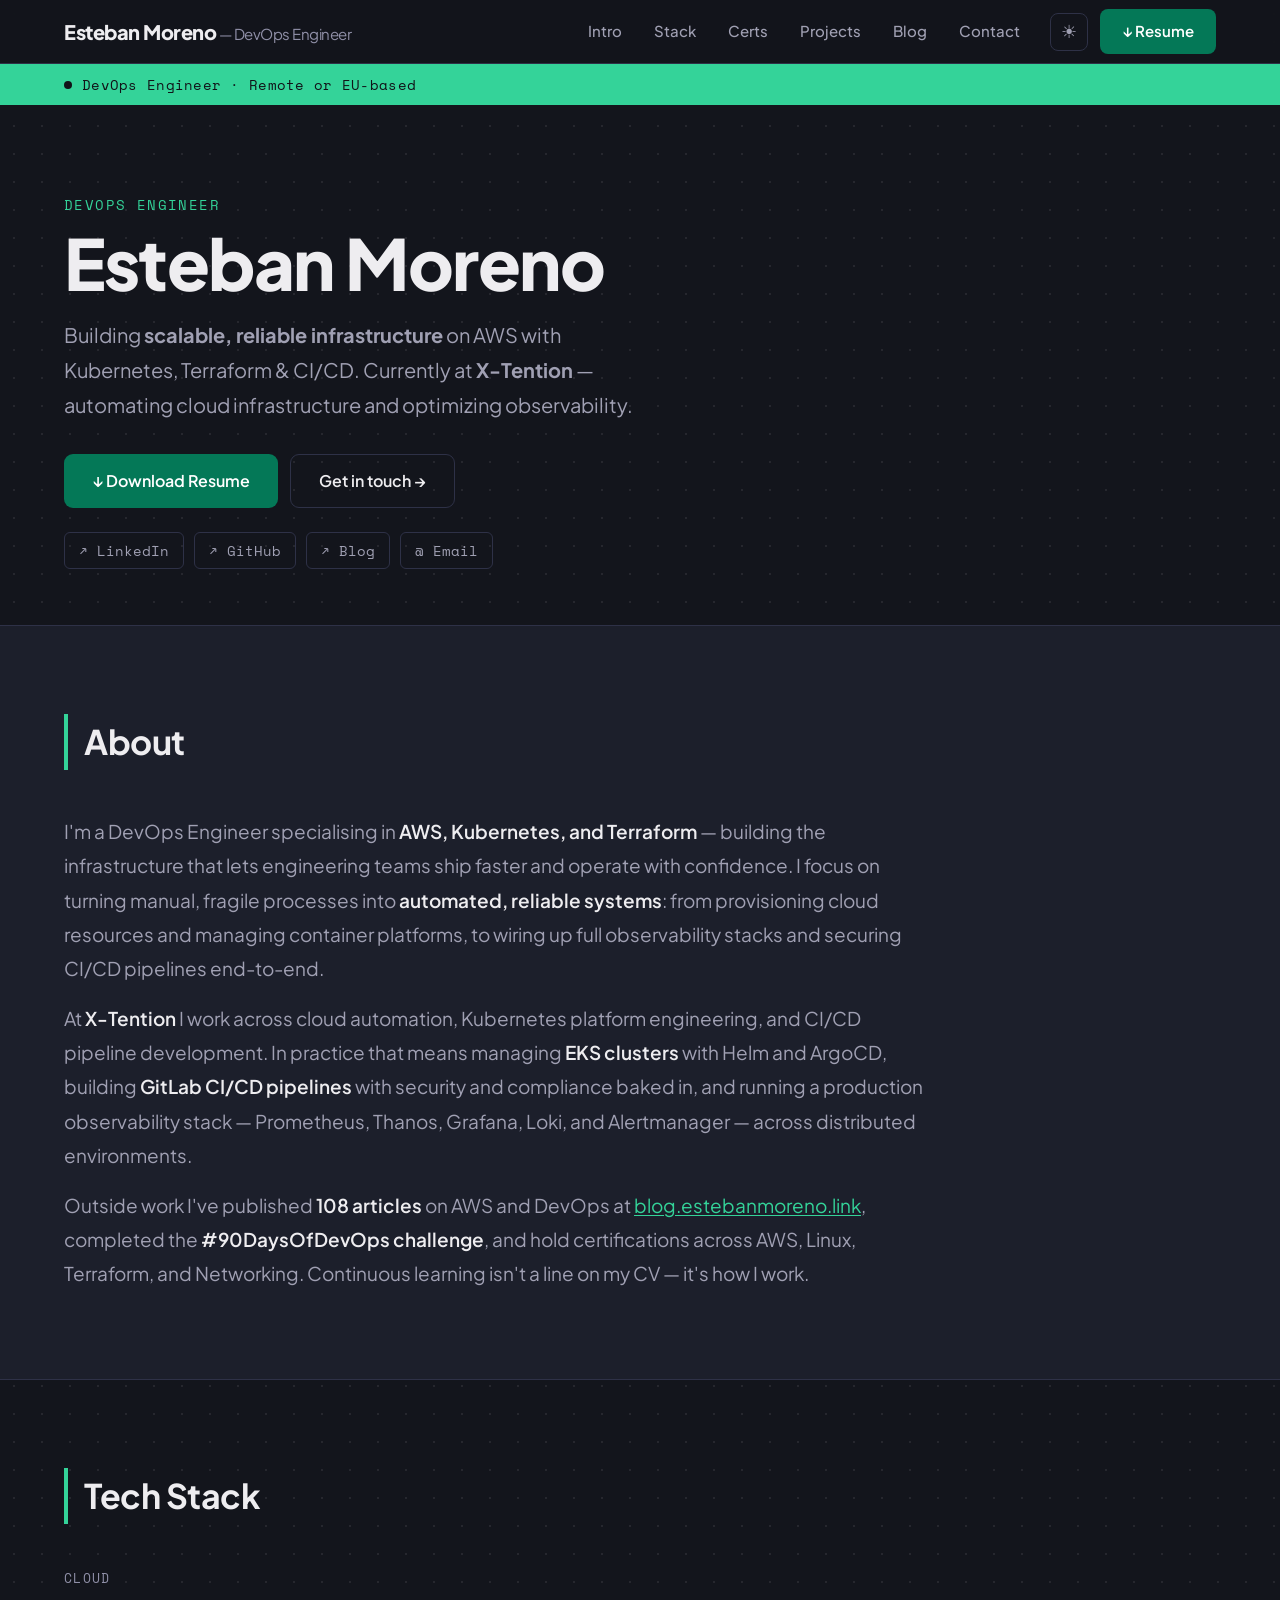
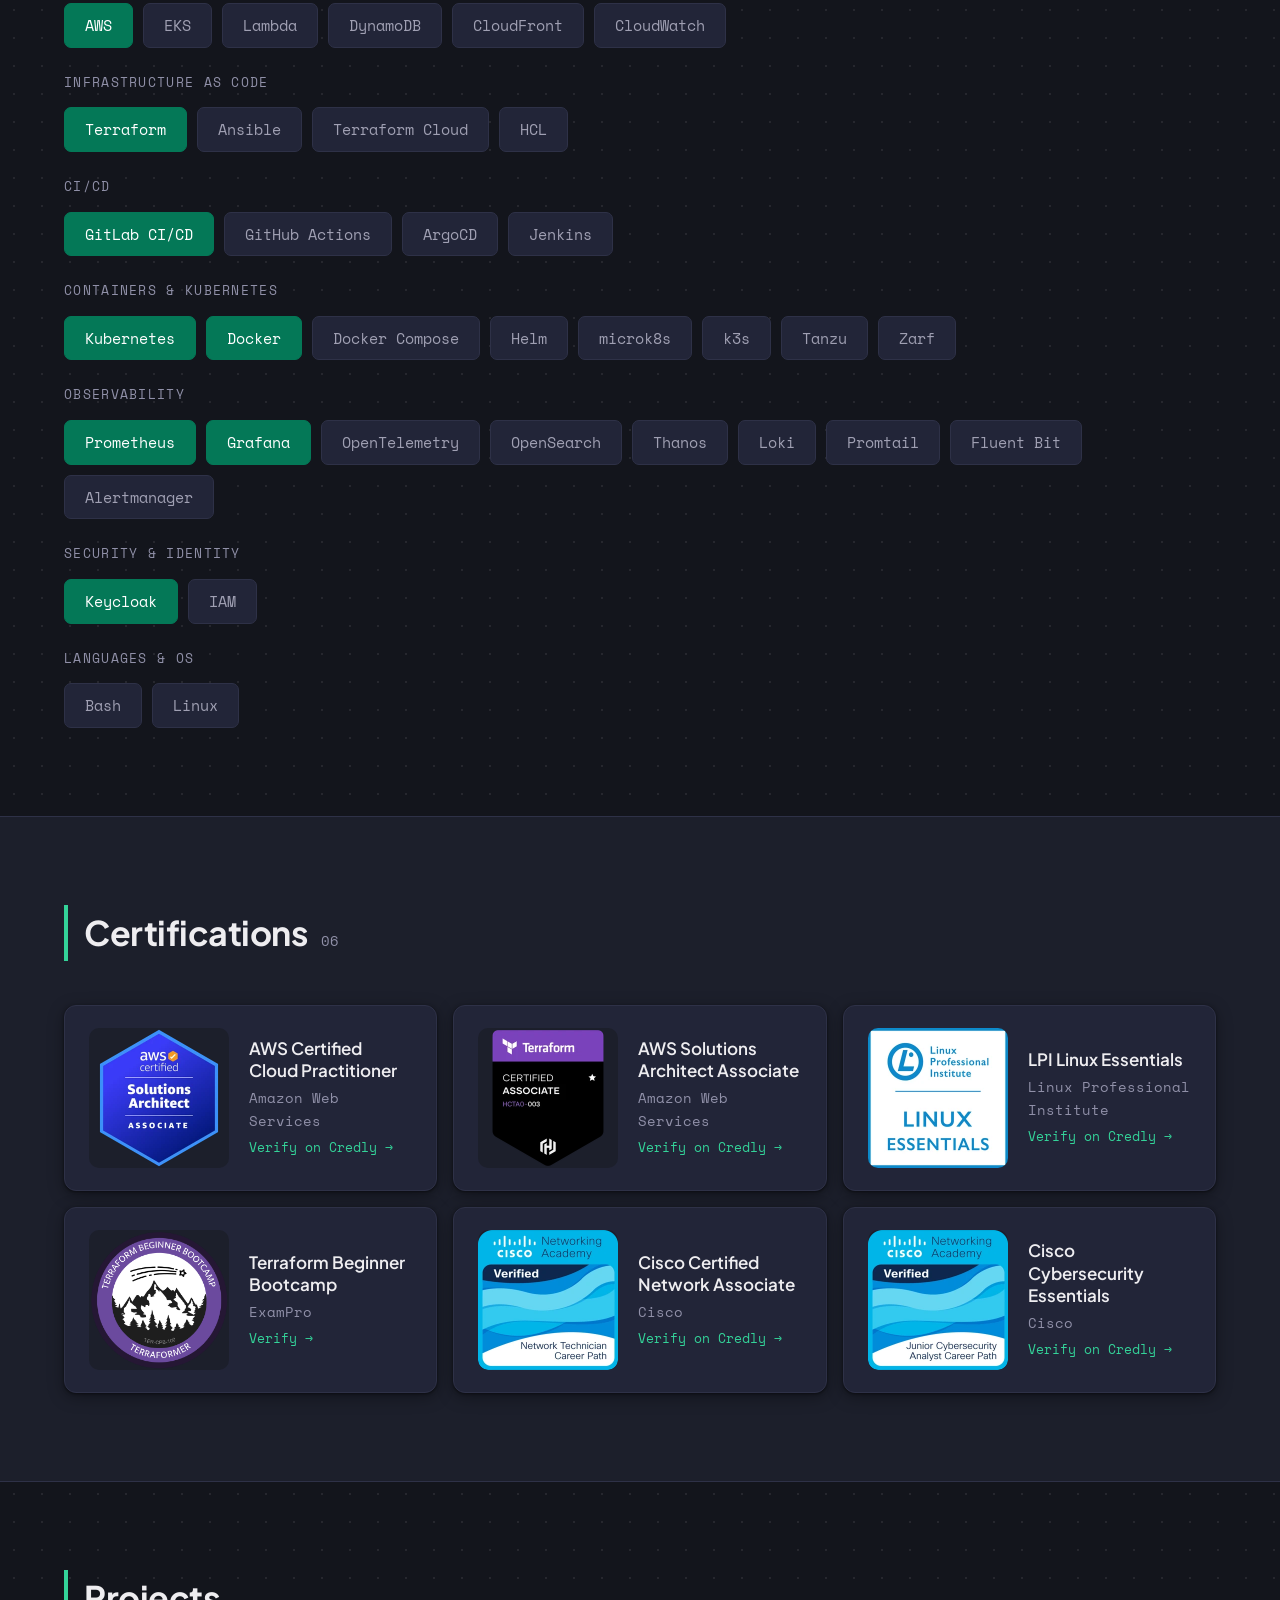
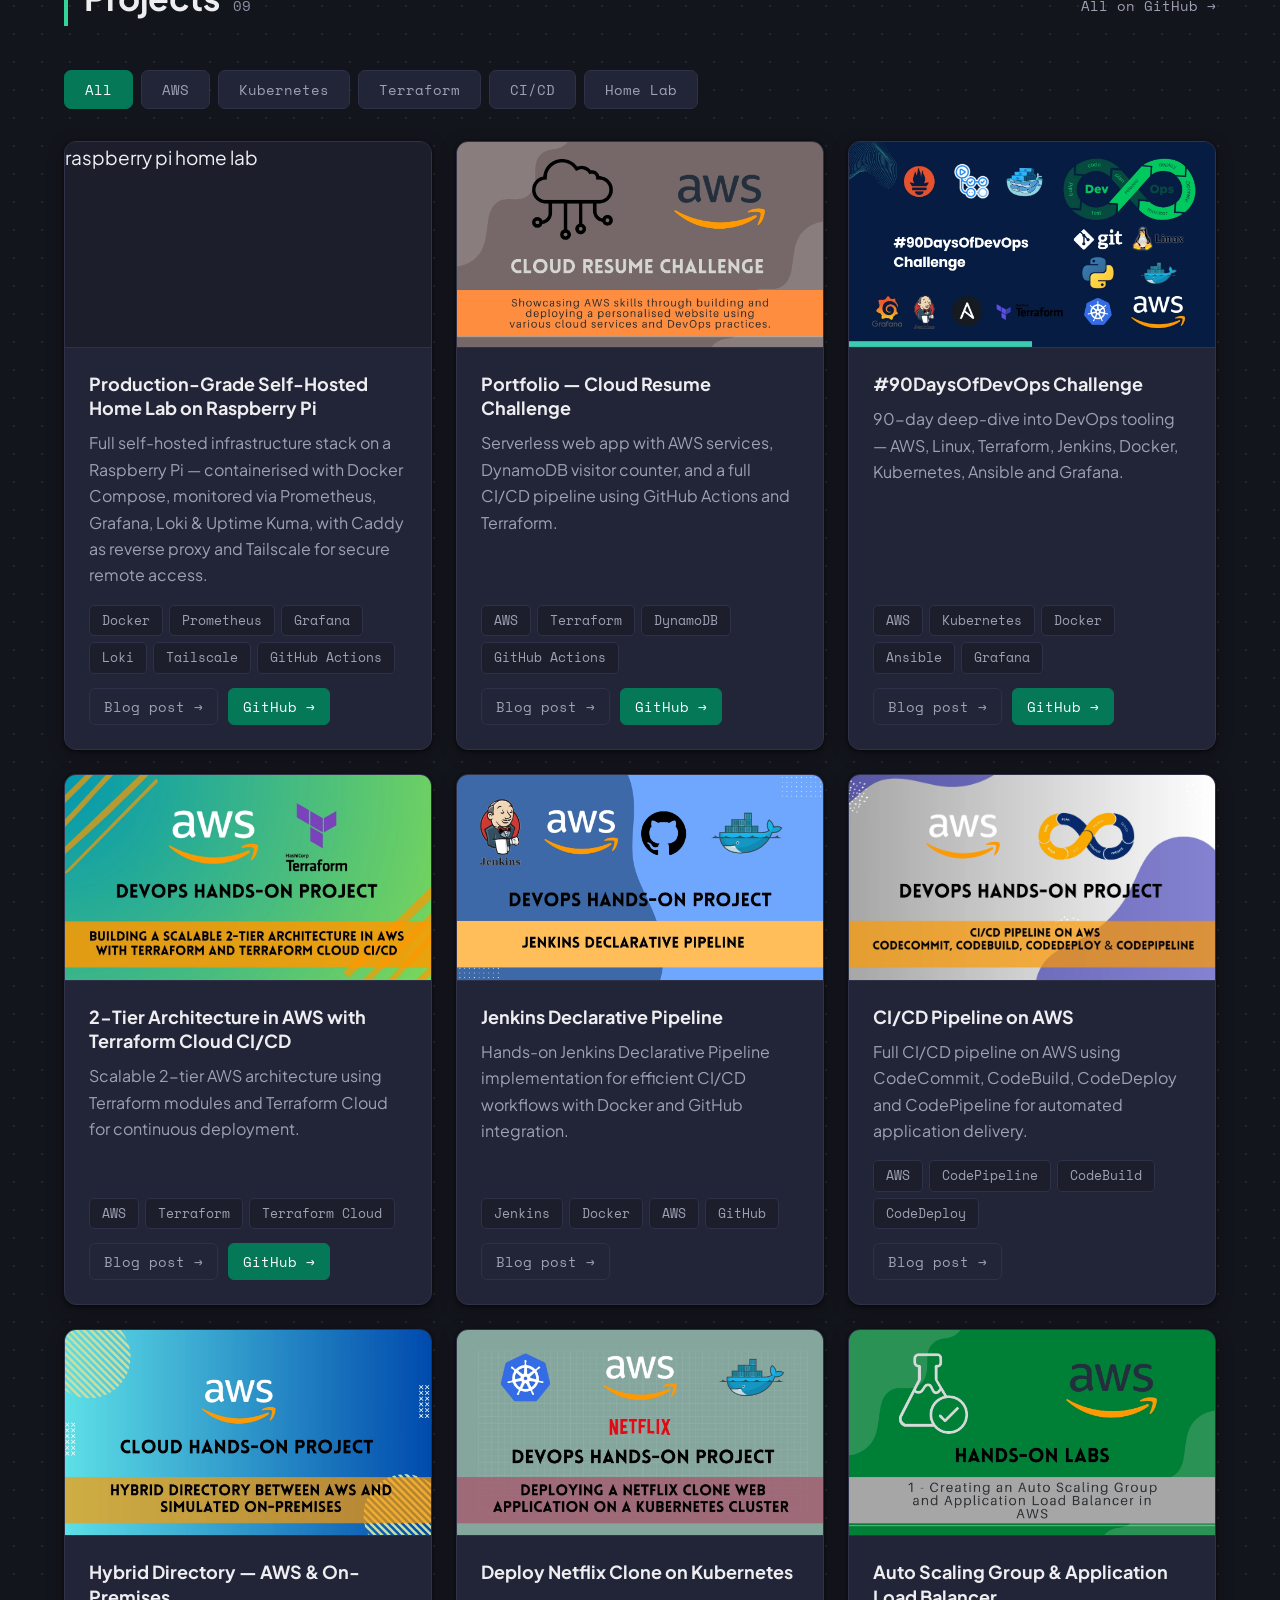
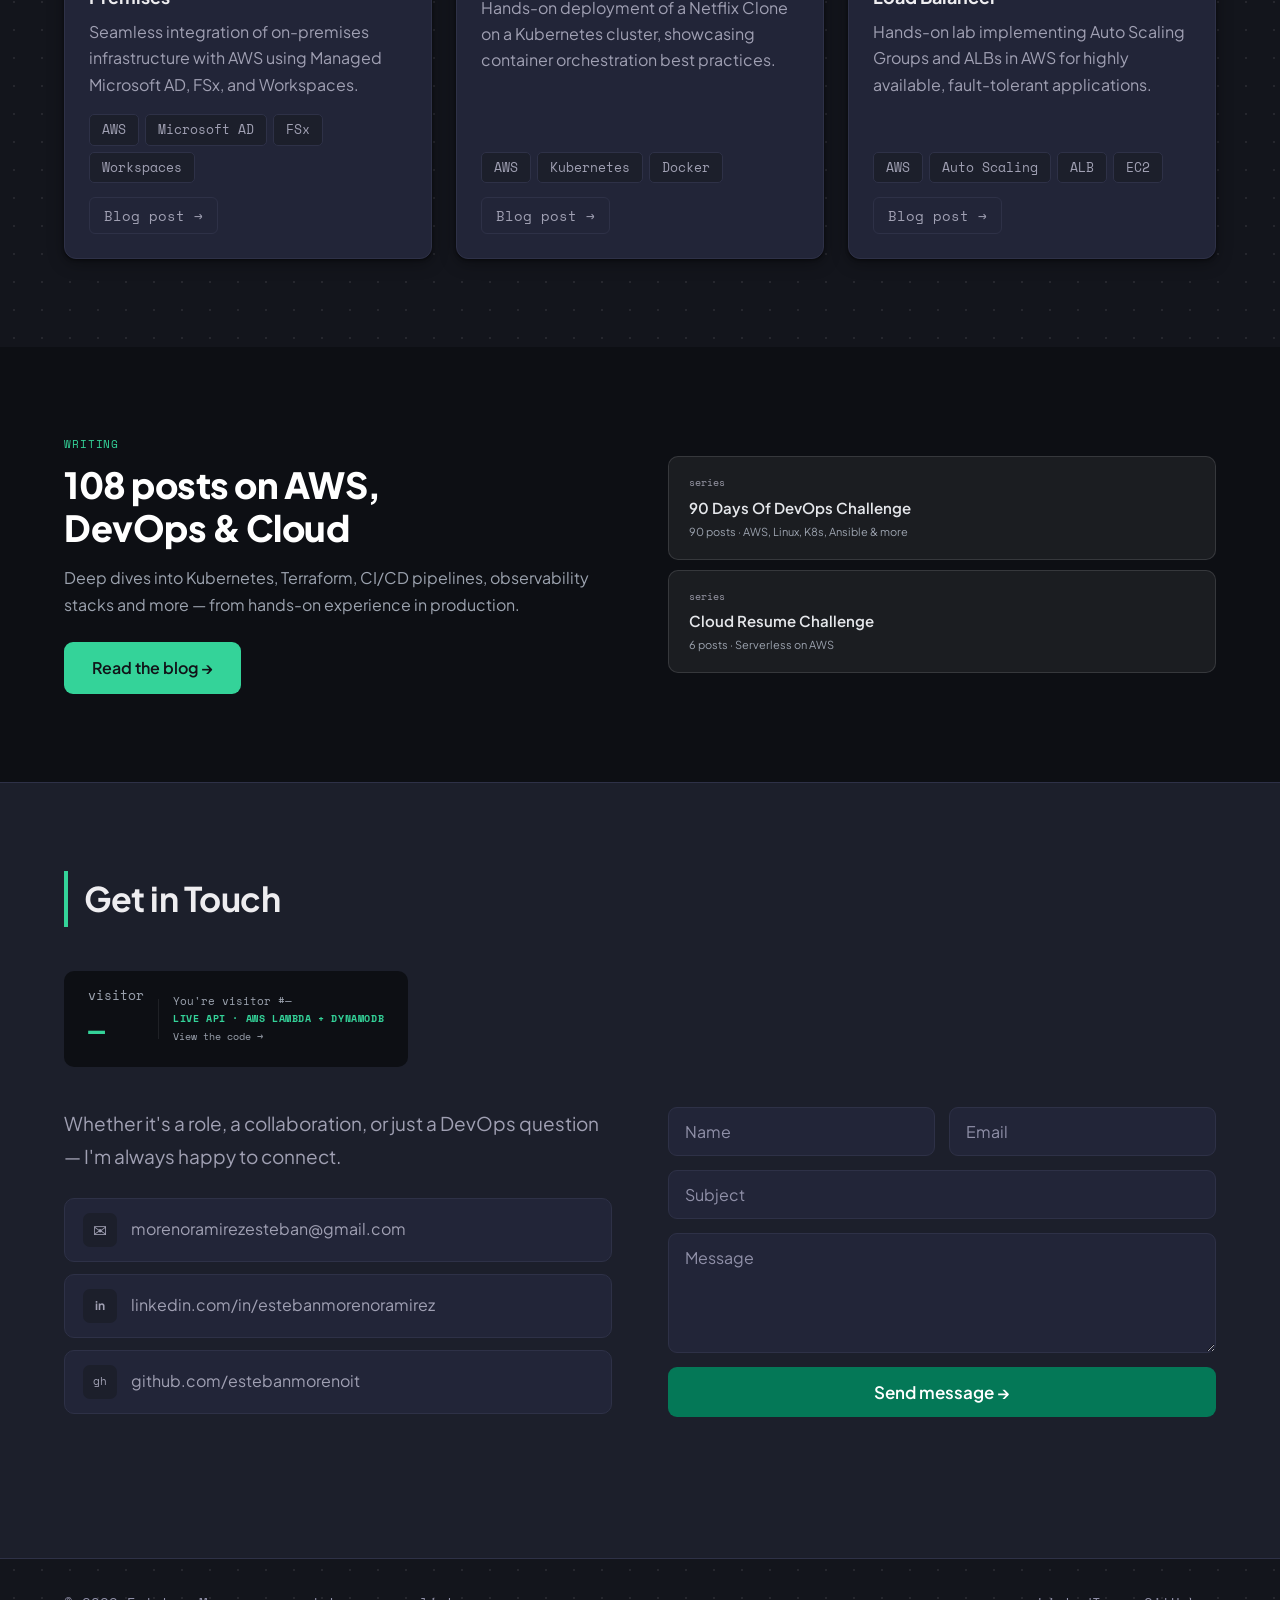
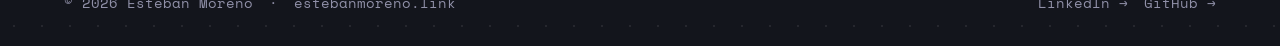
==== index.html @ 7afd1fa2 "fix: resolve remaining Lighthouse accessibility and performance flags" ====
<!DOCTYPE html>
<html lang="en">
<head>
    <!-- Basic Meta Tags -->
    <meta charset="utf-8" />
    <meta name="viewport" content="width=device-width, initial-scale=1.0" />
    <meta name="description" content="Esteban Moreno's portfolio showcasing cloud and DevOps projects." />
    <meta name="author" content="Esteban Moreno" />
    <meta name="robots" content="index, follow" />

    <title>Esteban Moreno | DevOps Engineer Portfolio</title>

    <!-- Open Graph -->
    <meta property="og:title" content="Esteban Moreno – DevOps Portfolio" />
    <meta property="og:description" content="Portfolio showcasing DevOps projects using AWS, Terraform, Kubernetes, and more." />
    <meta property="og:image" content="https://estebanmoreno.link/images/cloud-resume-challenge-cover.webp" />
    <meta property="og:url" content="https://estebanmoreno.link" />
    <meta property="og:type" content="website" />

    <!-- Twitter Card -->
    <meta name="twitter:card" content="summary_large_image" />
    <meta name="twitter:title" content="Esteban Moreno – DevOps Engineer Portfolio" />
    <meta name="twitter:description" content="Portfolio showcasing DevOps projects using AWS, Terraform, Kubernetes, and more." />
    <meta name="twitter:image" content="https://estebanmoreno.link/images/cloud-resume-challenge-cover.webp" />

    <!-- Structured Data -->
    <script type="application/ld+json">
        {
            "@context": "https://schema.org",
            "@type": "Person",
            "name": "Esteban Moreno",
            "jobTitle": "Senior DevOps Engineer",
            "email": "morenoramirezesteban@gmail.com",
            "url": "https://estebanmoreno.link",
            "image": "https://estebanmoreno.link/images/cloud-resume-challenge-cover.webp",
            "sameAs": [
                "https://github.com/estebanmorenoit",
                "https://linkedin.com/in/estebanmorenoramirez",
                "https://blog.estebanmoreno.link"
            ],
            "worksFor": {
                "@type": "Organization",
                "name": "X-Tention"
            },
            "alumniOf": {
                "@type": "CollegeOrUniversity",
                "name": "Miguel Hernández University",
                "address": {
                    "@type": "PostalAddress",
                    "addressLocality": "Alicante",
                    "addressCountry": "ES"
                }
            },
            "knowsAbout": [
                "AWS", "Kubernetes", "Terraform", "DevOps", "CI/CD", "GitOps",
                "Docker", "Helm", "ArgoCD", "Prometheus", "Grafana", "Linux",
                "Infrastructure as Code", "Cloud Computing", "Observability"
            ],
            "hasCredential": [
                {
                    "@type": "EducationalOccupationalCredential",
                    "name": "AWS Certified Solutions Architect — Associate",
                    "credentialCategory": "certification",
                    "recognizedBy": { "@type": "Organization", "name": "Amazon Web Services" }
                },
                {
                    "@type": "EducationalOccupationalCredential",
                    "name": "AWS Certified Cloud Practitioner",
                    "credentialCategory": "certification",
                    "recognizedBy": { "@type": "Organization", "name": "Amazon Web Services" }
                },
                {
                    "@type": "EducationalOccupationalCredential",
                    "name": "LPI Linux Essentials",
                    "credentialCategory": "certification",
                    "recognizedBy": { "@type": "Organization", "name": "Linux Professional Institute" }
                },
                {
                    "@type": "EducationalOccupationalCredential",
                    "name": "Cisco Certified Network Associate (CCNA)",
                    "credentialCategory": "certification",
                    "recognizedBy": { "@type": "Organization", "name": "Cisco" }
                }
            ]
        }
    </script>

    <!-- Canonical -->
    <link rel="canonical" href="https://estebanmoreno.link/" />

    <!-- DNS prefetch for external APIs -->
    <link rel="dns-prefetch" href="https://gql.hashnode.com" />
    <link rel="dns-prefetch" href="https://formspree.io" />
    <link rel="dns-prefetch" href="https://qfky693v2f.execute-api.eu-west-2.amazonaws.com" />

    <!-- Google Fonts -->
    <link rel="preconnect" href="https://fonts.googleapis.com" />
    <link rel="preconnect" href="https://fonts.gstatic.com" crossorigin />
    <link href="https://fonts.googleapis.com/css2?family=Plus+Jakarta+Sans:wght@300;400;500;600;700;800&family=Space+Mono:wght@400;700&display=swap" rel="stylesheet" />

    <!-- Stylesheet -->
    <link rel="stylesheet" href="assets/css/portfolio-v2.css?v=10" />

    <!-- Favicons -->
    <link rel="icon" type="image/png" sizes="96x96" href="/images/icons/favicon-96x96.png" />
    <link rel="icon" type="image/png" sizes="32x32" href="/images/icons/favicon-32x32.png" />
    <link rel="icon" type="image/png" sizes="16x16" href="/images/icons/favicon-16x16.png" />
    <link rel="icon" href="/favicon.ico" type="image/x-icon" />
    <link rel="icon" type="image/svg+xml" href="/images/icons/favicon.svg" />
    <link rel="shortcut icon" href="/images/icons/favicon.ico" />
    <link rel="apple-touch-icon" sizes="180x180" href="/images/icons/apple-touch-icon.png" />
    <link rel="mask-icon" href="/images/icons/safari-pinned-tab.svg" color="#047857" />
    <meta name="msapplication-TileColor" content="#ffffff" />
    <meta name="msapplication-config" content="images/icons/browserconfig.xml" />

    <!-- PWA -->
    <link rel="manifest" href="/site.webmanifest" />
    <meta name="theme-color" content="#f4f1ec" media="(prefers-color-scheme: light)" />
    <meta name="theme-color" content="#13151c" media="(prefers-color-scheme: dark)" />
    <meta name="apple-mobile-web-app-title" content="Esteban Moreno | DevOps Engineer Portfolio" />

    <!-- Google Site Verification -->
    <meta name="google-site-verification" content="K3SLI8BvS6dsixqLa-XHastet2V7kjJ_clpjxuuu29U" />
</head>
<body>

<a href="#main-content" class="skip-to-content">Skip to content</a>

<!-- ─── Nav ─── -->
<nav aria-label="Main navigation">
    <a href="#intro" class="nav-logo">Esteban Moreno<span> — DevOps Engineer</span></a>
    <div class="nav-links">
        <a href="#intro">Intro</a>
        <a href="#stack">Stack</a>
        <a href="#certs">Certs</a>
        <a href="#projects">Projects</a>
        <a href="#blog">Blog</a>
        <a href="#contact">Contact</a>
    </div>
    <button class="theme-toggle" id="theme-toggle" aria-label="Toggle dark mode" title="Toggle dark mode">☀</button>
    <a href="images/EstebanMorenoResume.pdf" target="_blank" rel="noopener noreferrer" class="nav-cta">&#8595; Resume</a>
    <button class="nav-hamburger" id="nav-hamburger" aria-label="Open navigation menu" aria-expanded="false" aria-controls="nav-mobile-menu">
        <span></span><span></span><span></span>
    </button>
</nav>

<!-- ─── Mobile nav drawer ─── -->
<div class="nav-mobile-menu" id="nav-mobile-menu" aria-hidden="true">
    <a href="#intro">Intro</a>
    <a href="#stack">Stack</a>
    <a href="#certs">Certs</a>
    <a href="#projects">Projects</a>
    <a href="#blog">Blog</a>
    <a href="#contact">Contact</a>
    <a href="images/EstebanMorenoResume.pdf" target="_blank" rel="noopener noreferrer" class="mobile-resume">&#8595; Download Resume</a>
</div>

<!-- ─── Open-to-work strip ─── -->
<div class="ofw-strip" role="banner" aria-label="Employment status">
    <div class="ofw-dot" aria-hidden="true"></div>
    DevOps Engineer &middot; Remote or EU-based
</div>

<main id="main-content">

<!-- ─── Hero / Intro ─── -->
<section id="intro" style="border-top:none; padding-bottom:56px;">
    <div class="section-inner">
        <div class="hero" style="padding:0; margin:0; max-width:100%;">
            <!--
            <div class="hero-avatar" aria-hidden="true">
                <img src="images/photo.jpg" alt="Esteban Moreno" />
            </div>
            -->
            <div class="hero-content">
                <div class="hero-eyebrow">DevOps Engineer</div>
                <h1 class="hero-name">Esteban Moreno</h1>
                <p class="hero-desc">
                    Building <strong>scalable, reliable infrastructure</strong> on AWS with Kubernetes, Terraform &amp; CI/CD.
                    Currently at <strong>X-Tention</strong> &mdash; automating cloud infrastructure and optimizing observability.
                </p>
                <div class="hero-actions">
                    <a href="images/EstebanMorenoResume.pdf" target="_blank" rel="noopener noreferrer" class="btn-primary">&#8595; Download Resume</a>
                    <a href="#contact" class="btn-secondary">Get in touch &rarr;</a>
                </div>
                <div class="hero-socials">
                    <a href="https://linkedin.com/in/estebanmorenoramirez" target="_blank" rel="noopener noreferrer" class="social-chip" aria-label="LinkedIn profile">&#8599; LinkedIn</a>
                    <a href="https://github.com/estebanmorenoit" target="_blank" rel="noopener noreferrer" class="social-chip" aria-label="GitHub profile">&#8599; GitHub</a>
                    <a href="https://blog.estebanmoreno.link" target="_blank" rel="noopener noreferrer" class="social-chip" aria-label="Blog">&#8599; Blog</a>
                    <a href="mailto:morenoramirezesteban@gmail.com" class="social-chip" aria-label="Send email">@ Email</a>
                </div>
            </div>
        </div>
    </div>
</section>

<!-- ─── About ─── -->
<section id="about">
    <div class="section-inner">
        <div class="section-header">
            <h2 class="section-title">About</h2>
        </div>
        <p class="about-text">
            I'm a DevOps Engineer specialising in <strong>AWS, Kubernetes, and Terraform</strong> &mdash; building the infrastructure
            that lets engineering teams ship faster and operate with confidence. I focus on turning manual, fragile processes into
            <strong>automated, reliable systems</strong>: from provisioning cloud resources and managing container platforms,
            to wiring up full observability stacks and securing CI/CD pipelines end-to-end.
        </p>
        <p class="about-text" style="margin-top:16px;">
            At <strong>X-Tention</strong> I work across cloud automation, Kubernetes platform engineering, and CI/CD pipeline
            development. In practice that means managing <strong>EKS clusters</strong> with Helm and ArgoCD, building
            <strong>GitLab CI/CD pipelines</strong> with security and compliance baked in, and running a production
            observability stack &mdash; Prometheus, Thanos, Grafana, Loki, and Alertmanager &mdash; across distributed environments.
        </p>
        <p class="about-text" style="margin-top:16px;">
            Outside work I've published <strong><span class="blog-post-count">108</span> articles</strong> on AWS and DevOps at
            <a href="https://blog.estebanmoreno.link" target="_blank" rel="noopener noreferrer" style="color:var(--accent);text-decoration:underline;text-underline-offset:2px;">blog.estebanmoreno.link</a>,
            completed the <strong>#90DaysOfDevOps challenge</strong>, and hold certifications across AWS, Linux, Terraform,
            and Networking. Continuous learning isn't a line on my CV &mdash; it's how I work.
        </p>
    </div>
</section>

<!-- ─── Tech Stack ─── -->
<section id="stack">
    <div class="section-inner">
        <div class="section-header">
            <h2 class="section-title">Tech Stack</h2>
        </div>
        <div class="stack-groups">
            <div>
                <div class="stack-group-label">Cloud</div>
                <div class="tag-cloud">
                    <span class="tech-tag primary">AWS</span>
                    <span class="tech-tag">EKS</span>
                    <span class="tech-tag">Lambda</span>
                    <span class="tech-tag">DynamoDB</span>
                    <span class="tech-tag">CloudFront</span>
                    <span class="tech-tag">CloudWatch</span>
                </div>
            </div>
            <div>
                <div class="stack-group-label">Infrastructure as Code</div>
                <div class="tag-cloud">
                    <span class="tech-tag primary">Terraform</span>
                    <span class="tech-tag">Ansible</span>
                    <span class="tech-tag">Terraform Cloud</span>
                    <span class="tech-tag">HCL</span>
                </div>
            </div>
            <div>
                <div class="stack-group-label">CI/CD</div>
                <div class="tag-cloud">
                    <span class="tech-tag primary">GitLab CI/CD</span>
                    <span class="tech-tag">GitHub Actions</span>
                    <span class="tech-tag">ArgoCD</span>
                    <span class="tech-tag">Jenkins</span>
                </div>
            </div>
            <div>
                <div class="stack-group-label">Containers &amp; Kubernetes</div>
                <div class="tag-cloud">
                    <span class="tech-tag primary">Kubernetes</span>
                    <span class="tech-tag primary">Docker</span>
                    <span class="tech-tag">Docker Compose</span>
                    <span class="tech-tag">Helm</span>
                    <span class="tech-tag">microk8s</span>
                    <span class="tech-tag">k3s</span>
                    <span class="tech-tag">Tanzu</span>
                    <span class="tech-tag">Zarf</span>
                </div>
            </div>
            <div>
                <div class="stack-group-label">Observability</div>
                <div class="tag-cloud">
                    <span class="tech-tag primary">Prometheus</span>
                    <span class="tech-tag primary">Grafana</span>
                    <span class="tech-tag">OpenTelemetry</span>
                    <span class="tech-tag">OpenSearch</span>
                    <span class="tech-tag">Thanos</span>
                    <span class="tech-tag">Loki</span>
                    <span class="tech-tag">Promtail</span>
                    <span class="tech-tag">Fluent Bit</span>
                    <span class="tech-tag">Alertmanager</span>
                </div>
            </div>
            <div>
                <div class="stack-group-label">Security &amp; Identity</div>
                <div class="tag-cloud">
                    <span class="tech-tag primary">Keycloak</span>
                    <span class="tech-tag">IAM</span>
                </div>
            </div>
            <div>
                <div class="stack-group-label">Languages &amp; OS</div>
                <div class="tag-cloud">
                    <span class="tech-tag">Bash</span>
                    <span class="tech-tag">Linux</span>
                </div>
            </div>
        </div>
    </div>
</section>

<!-- ─── Certifications ─── -->
<section id="certs">
    <div class="section-inner">
        <div class="section-header">
            <h2 class="section-title">Certifications</h2>
            <span class="section-count">06</span>
        </div>
        <div class="cert-grid">
            <a href="https://www.credly.com/badges/ac68a736-3d05-45d0-8181-e34d0df00f2e" target="_blank" rel="noopener noreferrer" class="cert-card" aria-label="AWS Certified Cloud Practitioner — verify on Credly">
                <img src="images/credly1.webp" alt="AWS Certified Cloud Practitioner badge" class="cert-badge-img" loading="lazy" width="140" height="140" srcset="images/credly1.webp 2x" onerror="this.style.display='none';this.nextElementSibling.style.display='flex'" />
                <div class="cert-badge-ph" style="display:none">AWS</div>
                <div class="cert-info">
                    <div class="cert-name">AWS Certified Cloud Practitioner</div>
                    <div class="cert-issuer">Amazon Web Services</div>
                    <div class="cert-verify">Verify on Credly &rarr;</div>
                </div>
            </a>
            <a href="https://www.credly.com/badges/40bd01b9-e41d-46b2-a4ce-b8727bc908fc" target="_blank" rel="noopener noreferrer" class="cert-card" aria-label="AWS Solutions Architect Associate — verify on Credly">
                <img src="images/credly2.webp" alt="AWS Solutions Architect Associate badge" class="cert-badge-img" loading="lazy" width="140" height="140" srcset="images/credly2.webp 2x" onerror="this.style.display='none';this.nextElementSibling.style.display='flex'" />
                <div class="cert-badge-ph" style="display:none">AWS</div>
                <div class="cert-info">
                    <div class="cert-name">AWS Solutions Architect Associate</div>
                    <div class="cert-issuer">Amazon Web Services</div>
                    <div class="cert-verify">Verify on Credly &rarr;</div>
                </div>
            </a>
            <a href="https://www.credly.com/badges/982d68cb-d058-4d10-9940-8f47230c9eda/public_url" target="_blank" rel="noopener noreferrer" class="cert-card" aria-label="LPI Linux Essentials — verify on Credly">
                <img src="images/LPI.webp" alt="LPI Linux Essentials badge" class="cert-badge-img" loading="lazy" width="140" height="140" srcset="images/LPI.webp 2x" onerror="this.style.display='none';this.nextElementSibling.style.display='flex'" />
                <div class="cert-badge-ph" style="display:none">LPI</div>
                <div class="cert-info">
                    <div class="cert-name">LPI Linux Essentials</div>
                    <div class="cert-issuer">Linux Professional Institute</div>
                    <div class="cert-verify">Verify on Credly &rarr;</div>
                </div>
            </a>
            <a href="https://app.exampro.co/student/achievements/validate/badge/euKUYzM44I4IpuJV7mEXGg1a90b" target="_blank" rel="noopener noreferrer" class="cert-card" aria-label="Terraform Beginner Bootcamp — verify on ExamPro">
                <img src="images/terraform-beginner-bootcamp.png" alt="Terraform Beginner Bootcamp badge" class="cert-badge-img" loading="lazy" onerror="this.style.display='none';this.nextElementSibling.style.display='flex'" />
                <div class="cert-badge-ph" style="display:none">TF</div>
                <div class="cert-info">
                    <div class="cert-name">Terraform Beginner Bootcamp</div>
                    <div class="cert-issuer">ExamPro</div>
                    <div class="cert-verify">Verify &rarr;</div>
                </div>
            </a>
            <a href="https://www.credly.com/badges/7e8c04a3-a51e-43ad-85f4-697a509dee86" target="_blank" rel="noopener noreferrer" class="cert-card" aria-label="Cisco Certified Network Associate — verify on Credly">
                <img src="images/cisco-network.webp" alt="Cisco Certified Network Associate badge" class="cert-badge-img" loading="lazy" width="140" height="140" srcset="images/cisco-network.webp 2x" onerror="this.style.display='none';this.nextElementSibling.style.display='flex'" />
                <div class="cert-badge-ph" style="display:none">Cisco</div>
                <div class="cert-info">
                    <div class="cert-name">Cisco Certified Network Associate</div>
                    <div class="cert-issuer">Cisco</div>
                    <div class="cert-verify">Verify on Credly &rarr;</div>
                </div>
            </a>
            <a href="https://www.credly.com/badges/bbf86508-e3de-4998-818b-9ccf2884b492" target="_blank" rel="noopener noreferrer" class="cert-card" aria-label="Cisco Cybersecurity Essentials — verify on Credly">
                <img src="images/cisco-cybersecurity.webp" alt="Cisco Cybersecurity Essentials badge" class="cert-badge-img" loading="lazy" width="140" height="140" srcset="images/cisco-cybersecurity.webp 2x" onerror="this.style.display='none';this.nextElementSibling.style.display='flex'" />
                <div class="cert-badge-ph" style="display:none">Cisco</div>
                <div class="cert-info">
                    <div class="cert-name">Cisco Cybersecurity Essentials</div>
                    <div class="cert-issuer">Cisco</div>
                    <div class="cert-verify">Verify on Credly &rarr;</div>
                </div>
            </a>
        </div>
    </div>
</section>

<!-- ─── Projects ─── -->
<section id="projects">
    <div class="section-inner">
        <div class="section-header">
            <h2 class="section-title">Projects</h2>
            <span class="section-count">08</span>
            <a href="https://github.com/estebanmorenoit" target="_blank" rel="noopener noreferrer" class="section-action">All on GitHub &rarr;</a>
        </div>

        <div class="filter-row" role="group" aria-label="Filter projects by technology">
            <button class="filter-btn active" data-filter="all">All</button>
            <button class="filter-btn" data-filter="aws">AWS</button>
            <button class="filter-btn" data-filter="kubernetes">Kubernetes</button>
            <button class="filter-btn" data-filter="terraform">Terraform</button>
            <button class="filter-btn" data-filter="cicd">CI/CD</button>
            <button class="filter-btn" data-filter="homelab">Home Lab</button>
        </div>

        <div class="projects-grid" id="projects-grid">


            <div class="project-card" data-tags="homelab cicd">
                <div class="project-cover">
                    <img src="https://cdn.hashnode.com/uploads/covers/635e8f7479c5fd3f72f40a12/47ba08ac-9956-46e0-8ecc-2bcfb309e43a.png" alt="Production-Grade Self-Hosted Home Lab on Raspberry Pi" loading="lazy" onerror="this.parentElement.innerHTML='raspberry pi home lab'" />
                </div>
                <div class="project-body">
                    <div class="project-title">Production-Grade Self-Hosted Home Lab on Raspberry Pi</div>
                    <div class="project-desc">Full self-hosted infrastructure stack on a Raspberry Pi — containerised with Docker Compose, monitored via Prometheus, Grafana, Loki &amp; Uptime Kuma, with Caddy as reverse proxy and Tailscale for secure remote access.</div>
                    <div class="project-tags">
                        <span class="proj-tag">Docker</span><span class="proj-tag">Prometheus</span><span class="proj-tag">Grafana</span><span class="proj-tag">Loki</span><span class="proj-tag">Tailscale</span><span class="proj-tag">GitHub Actions</span>
                    </div>
                    <div class="project-links">
                        <a href="https://blog.estebanmoreno.link/building-a-production-grade-self-hosted-home-lab-on-a-raspberry-pi" target="_blank" rel="noopener noreferrer" class="proj-link">Blog post &rarr;</a>
                        <a href="https://github.com/estebanmorenoit/rpi-home-lab" target="_blank" rel="noopener noreferrer" class="proj-link primary">GitHub &rarr;</a>
                    </div>
                </div>
            </div>

            <div class="project-card" data-tags="aws terraform cicd">
                <div class="project-cover">
                    <img src="images/cloud-resume-challenge-cover.webp" alt="Cloud Resume Challenge" loading="lazy" onerror="this.parentElement.innerHTML='cloud resume challenge'" />
                </div>
                <div class="project-body">
                    <div class="project-title">Portfolio &mdash; Cloud Resume Challenge</div>
                    <div class="project-desc">Serverless web app with AWS services, DynamoDB visitor counter, and a full CI/CD pipeline using GitHub Actions and Terraform.</div>
                    <div class="project-tags">
                        <span class="proj-tag">AWS</span><span class="proj-tag">Terraform</span><span class="proj-tag">DynamoDB</span><span class="proj-tag">GitHub Actions</span>
                    </div>
                    <div class="project-links">
                        <a href="https://blog.estebanmoreno.link/series/cloud-resume-challenge" target="_blank" rel="noopener noreferrer" class="proj-link">Blog post &rarr;</a>
                        <a href="https://github.com/estebanmorenoit/estebanmoreno-portfolio" target="_blank" rel="noopener noreferrer" class="proj-link primary">GitHub &rarr;</a>
                    </div>
                </div>
            </div>

            <div class="project-card" data-tags="aws kubernetes terraform cicd">
                <div class="project-cover">
                    <img src="images/90daysofdevops-challenge.webp" alt="90 Days of DevOps challenge" loading="lazy" onerror="this.parentElement.innerHTML='90 days of devops'" />
                </div>
                <div class="project-body">
                    <div class="project-title">#90DaysOfDevOps Challenge</div>
                    <div class="project-desc">90-day deep-dive into DevOps tooling &mdash; AWS, Linux, Terraform, Jenkins, Docker, Kubernetes, Ansible and Grafana.</div>
                    <div class="project-tags">
                        <span class="proj-tag">AWS</span><span class="proj-tag">Kubernetes</span><span class="proj-tag">Docker</span><span class="proj-tag">Ansible</span><span class="proj-tag">Grafana</span>
                    </div>
                    <div class="project-links">
                        <a href="https://blog.estebanmoreno.link/series/90-days-of-devops" target="_blank" rel="noopener noreferrer" class="proj-link">Blog post &rarr;</a>
                        <a href="https://github.com/estebanmorenoit/90DaysOfDevOps" target="_blank" rel="noopener noreferrer" class="proj-link primary">GitHub &rarr;</a>
                    </div>
                </div>
            </div>

            <div class="project-card" data-tags="aws terraform cicd">
                <div class="project-cover">
                    <img src="images/devops-hands-on-project---building-a-scalable-2-tier-architecture-in-aws-with-terraform-and-terraform-cloud-ci-cd.webp" alt="2-Tier Architecture in AWS" loading="lazy" onerror="this.parentElement.innerHTML='2-tier aws architecture'" />
                </div>
                <div class="project-body">
                    <div class="project-title">2-Tier Architecture in AWS with Terraform Cloud CI/CD</div>
                    <div class="project-desc">Scalable 2-tier AWS architecture using Terraform modules and Terraform Cloud for continuous deployment.</div>
                    <div class="project-tags">
                        <span class="proj-tag">AWS</span><span class="proj-tag">Terraform</span><span class="proj-tag">Terraform Cloud</span>
                    </div>
                    <div class="project-links">
                        <a href="https://blog.estebanmoreno.link/building-a-scalable-2-tier-architecture-in-aws-with-terraform-and-terraform-cloud-cicd" target="_blank" rel="noopener noreferrer" class="proj-link">Blog post &rarr;</a>
                        <a href="https://github.com/estebanmorenoit/2-tier-architecture-terraform" target="_blank" rel="noopener noreferrer" class="proj-link primary">GitHub &rarr;</a>
                    </div>
                </div>
            </div>

            <div class="project-card" data-tags="aws cicd">
                <div class="project-cover">
                    <img src="images/hands-on-project---jenkins-declarative-pipeline.webp" alt="Jenkins Declarative Pipeline" loading="lazy" onerror="this.parentElement.innerHTML='jenkins declarative pipeline'" />
                </div>
                <div class="project-body">
                    <div class="project-title">Jenkins Declarative Pipeline</div>
                    <div class="project-desc">Hands-on Jenkins Declarative Pipeline implementation for efficient CI/CD workflows with Docker and GitHub integration.</div>
                    <div class="project-tags">
                        <span class="proj-tag">Jenkins</span><span class="proj-tag">Docker</span><span class="proj-tag">AWS</span><span class="proj-tag">GitHub</span>
                    </div>
                    <div class="project-links">
                        <a href="https://blog.estebanmoreno.link/hands-on-project-jenkins-declarative-pipeline" target="_blank" rel="noopener noreferrer" class="proj-link">Blog post &rarr;</a>
                    </div>
                </div>
            </div>

            <div class="project-card" data-tags="aws cicd">
                <div class="project-cover">
                    <img src="images/devops-hands-on-project---cicd-pipeline-on-aws.webp" alt="CI/CD Pipeline on AWS" loading="lazy" onerror="this.parentElement.innerHTML='ci/cd pipeline on aws'" />
                </div>
                <div class="project-body">
                    <div class="project-title">CI/CD Pipeline on AWS</div>
                    <div class="project-desc">Full CI/CD pipeline on AWS using CodeCommit, CodeBuild, CodeDeploy and CodePipeline for automated application delivery.</div>
                    <div class="project-tags">
                        <span class="proj-tag">AWS</span><span class="proj-tag">CodePipeline</span><span class="proj-tag">CodeBuild</span><span class="proj-tag">CodeDeploy</span>
                    </div>
                    <div class="project-links">
                        <a href="https://blog.estebanmoreno.link/cicd-pipeline-on-aws-codecommit-part-1" target="_blank" rel="noopener noreferrer" class="proj-link">Blog post &rarr;</a>
                    </div>
                </div>
            </div>

            <div class="project-card" data-tags="aws">
                <div class="project-cover">
                    <img src="images/hands-on-labs-hybrid-directory-between-aws-and-simulated-on-premises.webp" alt="Hybrid Directory AWS and On-Premises" loading="lazy" onerror="this.parentElement.innerHTML='hybrid directory aws'" />
                </div>
                <div class="project-body">
                    <div class="project-title">Hybrid Directory &mdash; AWS &amp; On-Premises</div>
                    <div class="project-desc">Seamless integration of on-premises infrastructure with AWS using Managed Microsoft AD, FSx, and Workspaces.</div>
                    <div class="project-tags">
                        <span class="proj-tag">AWS</span><span class="proj-tag">Microsoft AD</span><span class="proj-tag">FSx</span><span class="proj-tag">Workspaces</span>
                    </div>
                    <div class="project-links">
                        <a href="https://blog.estebanmoreno.link/hybrid-directory-between-aws-and-simulated-on-premises" target="_blank" rel="noopener noreferrer" class="proj-link">Blog post &rarr;</a>
                    </div>
                </div>
            </div>

            <div class="project-card" data-tags="aws kubernetes">
                <div class="project-cover">
                    <img src="images/devops-hands-on-project---deploying-a-netflix-clone-web-application-on-a-kubernetes-cluster-.webp" alt="Deploy Netflix Clone on Kubernetes" loading="lazy" onerror="this.parentElement.innerHTML='netflix clone on kubernetes'" />
                </div>
                <div class="project-body">
                    <div class="project-title">Deploy Netflix Clone on Kubernetes</div>
                    <div class="project-desc">Hands-on deployment of a Netflix Clone on a Kubernetes cluster, showcasing container orchestration best practices.</div>
                    <div class="project-tags">
                        <span class="proj-tag">AWS</span><span class="proj-tag">Kubernetes</span><span class="proj-tag">Docker</span>
                    </div>
                    <div class="project-links">
                        <a href="https://blog.estebanmoreno.link/devops-hands-on-project-deploying-a-netflix-clone-web-application-on-a-kubernetes-cluster" target="_blank" rel="noopener noreferrer" class="proj-link">Blog post &rarr;</a>
                    </div>
                </div>
            </div>

            <div class="project-card" data-tags="aws">
                <div class="project-cover">
                    <img src="images/creating-an-auto-scaling-group-and-application-load-balancer-in-aws.webp" alt="Auto Scaling Group and Application Load Balancer" loading="lazy" onerror="this.parentElement.innerHTML='auto scaling group + alb'" />
                </div>
                <div class="project-body">
                    <div class="project-title">Auto Scaling Group &amp; Application Load Balancer</div>
                    <div class="project-desc">Hands-on lab implementing Auto Scaling Groups and ALBs in AWS for highly available, fault-tolerant applications.</div>
                    <div class="project-tags">
                        <span class="proj-tag">AWS</span><span class="proj-tag">Auto Scaling</span><span class="proj-tag">ALB</span><span class="proj-tag">EC2</span>
                    </div>
                    <div class="project-links">
                        <a href="https://blog.estebanmoreno.link/aws-hands-on-labs-creating-an-auto-scaling-group-and-application-load-balancer-in-aws" target="_blank" rel="noopener noreferrer" class="proj-link">Blog post &rarr;</a>
                    </div>
                </div>
            </div>

        </div>
    </div>
</section>

<!-- ─── Blog CTA ─── -->
<section id="blog" class="blog-cta-section">
    <div class="blog-cta-inner">
        <div style="flex:1; min-width:220px;">
            <div style="font-family:var(--mono); font-size:11px; color:var(--accent); text-transform:uppercase; letter-spacing:0.08em; margin-bottom:10px;">Writing</div>
            <h2 style="font-size:36px; font-weight:800; letter-spacing:-0.5px; color:white; margin-bottom:14px; line-height:1.2;"><span class="blog-post-count">108</span> posts on AWS,<br>DevOps &amp; Cloud</h2>
            <p style="font-size:16px; color:#9ca3af; line-height:1.7; margin-bottom:24px;">Deep dives into Kubernetes, Terraform, CI/CD pipelines, observability stacks and more &mdash; from hands-on experience in production.</p>
            <a href="https://blog.estebanmoreno.link" target="_blank" rel="noopener noreferrer" class="btn-primary" style="background:var(--accent);color:#111318;">Read the blog &rarr;</a>
        </div>
        <div id="blog-series-list" style="flex:1; min-width:220px; display:flex; flex-direction:column; gap:10px;">
            <!-- populated dynamically by Hashnode API — fallback cards shown until loaded -->
            <div class="blog-cta-series-card">
                <div style="font-family:var(--mono); font-size:10px; color:#9a9aa8; margin-bottom:4px;">series</div>
                <div style="font-weight:600; margin-bottom:2px;">90 Days Of DevOps Challenge</div>
                <div style="font-size:11px; color:#9ca3af;">90 posts &middot; AWS, Linux, K8s, Ansible &amp; more</div>
            </div>
            <div class="blog-cta-series-card">
                <div style="font-family:var(--mono); font-size:10px; color:#9a9aa8; margin-bottom:4px;">series</div>
                <div style="font-weight:600; margin-bottom:2px;">Cloud Resume Challenge</div>
                <div style="font-size:11px; color:#9ca3af;">6 posts &middot; Serverless on AWS</div>
            </div>
        </div>
    </div>
</section>

<!-- ─── Contact ─── -->
<section id="contact">
    <div class="section-inner">
        <div class="section-header">
            <h2 class="section-title">Get in Touch</h2>
        </div>

        <!-- Visitor counter -->
        <div class="counter-widget" aria-label="Visitor count">
            <div>
                <div class="counter-label">visitor</div>
                <div class="counter-num counter-num--tip" id="visitor-count" aria-live="polite"
                     data-tip="Architecture: S3 &rarr; CloudFront &rarr; API Gateway &rarr; Lambda &rarr; DynamoDB">&#8230;</div>
            </div>
            <div class="counter-divider" aria-hidden="true"></div>
            <div style="font-size:11px; color:#9ca3af; line-height:1.6;">
                You're visitor #<span id="visitor-inline" aria-live="polite">...</span><br>
                <span class="counter-arch-label">Live API &middot; AWS Lambda + DynamoDB</span><br>
                <a href="https://github.com/estebanmorenoit/estebanmoreno-portfolio" target="_blank" rel="noopener noreferrer" class="counter-code-link">View the code &rarr;</a>
            </div>
        </div>

        <div class="contact-layout">
            <div>
                <p class="contact-desc">
                    Whether it's a role, a collaboration, or just a DevOps question &mdash;
                    I'm always happy to connect.
                </p>
                <div class="contact-links">
                    <a href="mailto:morenoramirezesteban@gmail.com" class="contact-link" aria-label="Send an email">
                        <div class="contact-link-icon" aria-hidden="true">&#9993;</div>
                        morenoramirezesteban@gmail.com
                    </a>
                    <a href="https://linkedin.com/in/estebanmorenoramirez" target="_blank" rel="noopener noreferrer" class="contact-link" aria-label="LinkedIn profile">
                        <div class="contact-link-icon" aria-hidden="true" style="font-size:12px;font-weight:700;">in</div>
                        linkedin.com/in/estebanmorenoramirez
                    </a>
                    <a href="https://github.com/estebanmorenoit" target="_blank" rel="noopener noreferrer" class="contact-link" aria-label="GitHub profile">
                        <div class="contact-link-icon" aria-hidden="true" style="font-family:var(--mono); font-size:11px;">gh</div>
                        github.com/estebanmorenoit
                    </a>
                </div>
            </div>

            <form id="contact-form" method="POST" action="https://formspree.io/f/xgvkaylz" novalidate>
                <!-- Spam prevention -->
                <input type="text" name="_honey" style="display:none;" tabindex="-1" autocomplete="off" />
                <!-- Redirect after submission -->
                <input type="hidden" name="_redirect" value="https://estebanmoreno.link" />

                <div class="form-row">
                    <input type="text" name="name" id="name" placeholder="Name" required autocomplete="name" />
                    <input type="email" name="email" id="email" placeholder="Email" required autocomplete="email" />
                </div>
                <input type="text" name="subject" id="subject" placeholder="Subject" />
                <textarea name="message" id="message" placeholder="Message" rows="4" required></textarea>
                <button type="submit" class="form-submit">Send message &rarr;</button>
            </form>
        </div>
    </div>
</section>

</main>

<!-- ─── Footer ─── -->
<footer>
    <span>&copy; <span id="currentYear"></span> Esteban Moreno</span>
    <span>&middot;</span>
    <a href="https://estebanmoreno.link" target="_blank" rel="noopener noreferrer">estebanmoreno.link</a>
    <div class="footer-divider"></div>
    <a href="https://linkedin.com/in/estebanmorenoramirez" target="_blank" rel="noopener noreferrer">LinkedIn &rarr;</a>
    <a href="https://github.com/estebanmorenoit" target="_blank" rel="noopener noreferrer">GitHub &rarr;</a>
</footer>

<!-- Go to top button -->
<button type="button" id="goTopBtn" title="Back to top" aria-label="Scroll to top">&#8679;</button>

<!-- ─── Blog data — fetched live from Hashnode API ─── -->
<script>
(async function() {
    try {
        var query = `{
            publication(host: "blog.estebanmoreno.link") {
                postsCount
                seriesList(first: 20) {
                    edges {
                        node {
                            name
                            slug
                            description { text }
                            posts(first: 1) { totalDocuments }
                        }
                    }
                }
            }
        }`;
        var res = await fetch('https://gql.hashnode.com', {
            method: 'POST',
            headers: { 'Content-Type': 'application/json' },
            body: JSON.stringify({ query: query })
        });
        var data = (await res.json()).data;

        // Update post count
        var count = data?.publication?.postsCount;
        if (count) {
            document.querySelectorAll('.blog-post-count').forEach(function(el) {
                el.textContent = count;
            });
        }

        // Render series cards
        var edges = data?.publication?.seriesList?.edges;
        var container = document.getElementById('blog-series-list');
        if (edges && edges.length && container) {
            container.innerHTML = edges.map(function(edge) {
                var s = edge.node;
                var postCount = s.posts.totalDocuments;
                var desc = s.description?.text?.split('\n')[0] || '';
                // Truncate description to ~60 chars
                if (desc.length > 60) desc = desc.slice(0, 57).trimEnd() + '\u2026';
                var label = postCount + ' post' + (postCount !== 1 ? 's' : '');
                var subtitle = desc ? label + ' \u00b7 ' + desc : label;
                return '<a href="https://blog.estebanmoreno.link/series/' + s.slug + '" target="_blank" rel="noopener noreferrer" class="blog-cta-series-card" style="text-decoration:none;">'
                    + '<div style="font-family:var(--mono); font-size:10px; color:#9a9aa8; margin-bottom:4px;">series</div>'
                    + '<div style="font-weight:600; margin-bottom:2px;">' + s.name + '</div>'
                    + '<div style="font-size:11px; color:#9ca3af;">' + subtitle + '</div>'
                    + '</a>';
            }).join('');
        }
    } catch (e) {
        // silently keep the fallback content already in the HTML
    }
})();
</script>

<!-- Section counts — cert and project cards counted automatically -->
<script>
document.addEventListener('DOMContentLoaded', function() {
    var counts = [
        { section: '#certs',    card: '.cert-card' },
        { section: '#projects', card: '.project-card' }
    ];
    counts.forEach(function(c) {
        var section = document.querySelector(c.section);
        if (!section) return;
        var n = section.querySelectorAll(c.card).length;
        var counter = section.querySelector('.section-count');
        if (counter) counter.textContent = String(n).padStart(2, '0');
    });
});
</script>

<!-- Hamburger menu -->
<script>
(function() {
    var btn = document.getElementById('nav-hamburger');
    var menu = document.getElementById('nav-mobile-menu');
    if (!btn || !menu) return;

    function closeMenu() {
        btn.classList.remove('open');
        menu.classList.remove('open');
        btn.setAttribute('aria-expanded', 'false');
        menu.setAttribute('aria-hidden', 'true');
    }

    btn.addEventListener('click', function() {
        var isOpen = menu.classList.contains('open');
        if (isOpen) { closeMenu(); } else {
            btn.classList.add('open');
            menu.classList.add('open');
            btn.setAttribute('aria-expanded', 'true');
            menu.setAttribute('aria-hidden', 'false');
        }
    });

    // Close when a nav link is clicked
    menu.querySelectorAll('a').forEach(function(link) {
        link.addEventListener('click', closeMenu);
    });

    // Close on Escape
    document.addEventListener('keydown', function(e) {
        if (e.key === 'Escape') closeMenu();
    });
})();
</script>

<!-- Theme toggle — runs inline to avoid flash of wrong theme -->
<script>
(function() {
    var saved = localStorage.getItem('theme');
    var prefersDark = window.matchMedia('(prefers-color-scheme: dark)').matches;
    var theme = saved || 'dark';
    if (theme === 'dark') document.documentElement.setAttribute('data-theme', 'dark');

    document.addEventListener('DOMContentLoaded', function() {
        var btn = document.getElementById('theme-toggle');
        function updateIcon() {
            btn.textContent = document.documentElement.getAttribute('data-theme') === 'dark' ? '☀' : '☾';
        }
        updateIcon();
        btn.addEventListener('click', function() {
            var isDark = document.documentElement.getAttribute('data-theme') === 'dark';
            document.documentElement.setAttribute('data-theme', isDark ? 'light' : 'dark');
            localStorage.setItem('theme', isDark ? 'light' : 'dark');
            updateIcon();
        });
    });
})();
</script>

<!-- Scripts -->
<script src="assets/js/visitorcount.js" defer></script>
<script src="assets/js/contact-form.js" defer></script>
<script src="assets/js/gototop.js" defer></script>
<script src="assets/js/copyright-year.js" defer></script>

<!-- Project filter -->
<script>
document.querySelectorAll('.filter-btn').forEach(function(btn) {
    btn.addEventListener('click', function() {
        document.querySelectorAll('.filter-btn').forEach(function(b) { b.classList.remove('active'); });
        btn.classList.add('active');
        var filter = btn.dataset.filter;
        document.querySelectorAll('.project-card').forEach(function(card) {
            var tags = card.dataset.tags || '';
            card.classList.toggle('hidden', filter !== 'all' && !tags.includes(filter));
        });
    });
});
</script>

<!-- Google Analytics -->
<script async src="https://www.googletagmanager.com/gtag/js?id=G-J793YCB66V"></script>
<script>
    window.dataLayer = window.dataLayer || [];
    function gtag() { dataLayer.push(arguments); }
    gtag("js", new Date());
    gtag("config", "G-J793YCB66V");
</script>

</body>
</html>
---- assets/css/portfolio-v2.css ----
/* ═══════════════════════════════════════════════════
   Portfolio v2 — Main Stylesheet
   ═══════════════════════════════════════════════════ */

*, *::before, *::after { box-sizing: border-box; margin: 0; padding: 0; }

:root {
  --bg:           #f4f1ec;
  --bg2:          #ece8e1;
  --fg:           #111318;
  --fg2:          #5a5a65;
  --fg3:          #636374;
  --accent:       #10b981;
  --accent2:      #059669;
  --border:       #e2ddd8;
  --white:        #ffffff;
  /* Primary button colours — swap in dark mode */
  --btn-bg:       #111318;
  --btn-text:     #ffffff;
  --card-shadow:  0 2px 6px rgba(0,0,0,.10), 0 8px 24px rgba(0,0,0,.08);
  --sans: 'Plus Jakarta Sans', system-ui, sans-serif;
  --mono: 'Space Mono', monospace;
}

/* ─── Dark theme ─── */
[data-theme="dark"] {
  --bg:       #13151c;
  --bg2:      #1c1f2b;
  --fg:       #eeedf0;
  --fg2:      #a0a0b3;
  --fg3:      #9090a8;
  --accent:   #34d399;
  --accent2:  #10b981;
  --border:   #2e3147;
  --white:    #222538;   /* card surface — slightly lighter than --bg2 */
  --btn-bg:   #047857;   /* emerald-700: passes 4.5:1 with white text */
  --btn-text: #ffffff;
  --card-shadow: 0 1px 3px rgba(0,0,0,.5), 0 4px 16px rgba(0,0,0,.35);
}
[data-theme="dark"] body {
  background-image: radial-gradient(circle, rgba(255,255,255,0.08) 1px, transparent 1px);
}

[data-theme="dark"] nav {
  background: rgba(19,21,28,0.92);
}
[data-theme="dark"] .blog-cta-section {
  background: #0d0f14;
}
/* Counter widget: bg uses --fg in light (dark pill) — keep it dark in dark mode too */
[data-theme="dark"] .counter-widget {
  background: #0d0f14;
}
/* Form status colours work on both themes */
[data-theme="dark"] .form-status-success { color: #4ade80; }
[data-theme="dark"] .form-status-error   { color: #f87171; }

html { scroll-behavior: smooth; }
body {
  font-family: var(--sans);
  background-color: var(--bg);
  background-image: radial-gradient(circle, rgba(0,0,0,0.18) 1px, transparent 1px);
  background-size: 28px 28px;
  color: var(--fg);
  font-size: clamp(16px, 0.6vw + 14px, 19px);
  line-height: 1.65;
  -webkit-font-smoothing: antialiased;
}

/* ─── Skip link ─── */
.skip-to-content {
  position: absolute; left: -9999px; top: 6px; z-index: 999;
  background: var(--fg); color: var(--bg);
  padding: 8px 16px; border-radius: 6px;
  font-size: 14px; font-weight: 600; text-decoration: none;
}
.skip-to-content:focus { left: 6px; }

/* ─── Nav ─── */
nav {
  position: sticky; top: 0; z-index: 100;
  background: rgba(248,247,244,0.88);
  backdrop-filter: blur(12px);
  -webkit-backdrop-filter: blur(12px);
  border-bottom: 1px solid var(--border);
  padding: 0 clamp(16px, 5vw, 64px);
  display: flex; align-items: center; gap: 0;
  height: 64px;
}
.nav-logo {
  font-weight: 800; font-size: 20px;
  letter-spacing: -0.5px;
  margin-right: auto;
  color: var(--fg);
  text-decoration: none;
}
.nav-logo span { color: var(--fg3); font-weight: 400; font-size: 15px; }
.nav-links { display: flex; gap: 4px; align-items: center; margin-right: 16px; }
.nav-links a {
  font-size: 15px; font-weight: 500; color: var(--fg2);
  text-decoration: none; padding: 7px 14px; border-radius: 6px;
  transition: color 0.15s, background 0.15s;
}
.nav-links a:hover { color: var(--fg); background: var(--bg2); }

.theme-toggle {
  width: 38px; height: 38px; border-radius: 8px;
  border: 1.5px solid var(--border);
  background: transparent; color: var(--fg2);
  cursor: pointer;
  display: flex; align-items: center; justify-content: center;
  font-size: 18px; margin-right: 12px;
  transition: border-color 0.15s, color 0.15s, background 0.15s;
  flex-shrink: 0;
}
.theme-toggle:hover { border-color: var(--fg3); background: var(--bg2); color: var(--fg); }

.nav-cta {
  font-size: 15px; font-weight: 600;
  background: var(--btn-bg); color: var(--btn-text);
  border: none; border-radius: 8px; padding: 10px 22px;
  cursor: pointer; text-decoration: none;
  transition: opacity 0.15s, transform 0.1s;
  display: inline-flex; align-items: center; gap: 6px;
}
.nav-cta:hover { opacity: 0.85; transform: translateY(-1px); }

/* ─── Open-to-work strip ─── */
.ofw-strip {
  background: var(--accent);
  color: #111318;
  font-family: var(--mono);
  font-size: 14px;
  padding: 9px clamp(16px, 5vw, 64px);
  display: flex; align-items: center; gap: 10px;
  letter-spacing: 0.02em;
}
.ofw-dot {
  width: 8px; height: 8px; border-radius: 50%; background: #111318;
  animation: pulse 2s infinite; flex-shrink: 0;
}
@keyframes pulse {
  0%, 100% { opacity: 1; transform: scale(1); }
  50%       { opacity: 0.6; transform: scale(0.85); }
}

/* ─── Full-page dot pattern ─── */

/* ─── Hero ─── */
.hero {
  padding: clamp(48px, 7vw, 96px) clamp(20px, 5vw, 64px) clamp(48px, 6vw, 80px);
  max-width: 1400px; margin: 0 auto;
  display: flex; align-items: flex-start; gap: 64px;
}
.hero-avatar {
  width: 160px; height: 160px; border-radius: 50%;
  background: repeating-linear-gradient(45deg,#e8e5e0,#e8e5e0 4px,#f0ede8 4px,#f0ede8 12px);
  border: 3px solid var(--border);
  flex-shrink: 0;
  display: flex; align-items: center; justify-content: center;
  color: var(--fg3); font-size: 12px; font-family: var(--mono);
  text-align: center; overflow: hidden;
}
.hero-avatar img { width: 100%; height: 100%; object-fit: cover; border-radius: 50%; }

.hero-content { flex: 1; }
.hero-eyebrow {
  font-family: var(--mono); font-size: 14px; font-weight: 400;
  color: var(--accent); letter-spacing: 0.1em;
  text-transform: uppercase; margin-bottom: 12px;
}
.hero-name {
  font-size: clamp(44px, 5.5vw, 72px);
  font-weight: 800; letter-spacing: -1.5px; line-height: 1;
  margin-bottom: 18px; color: var(--fg);
}
.hero-desc {
  font-size: 20px; line-height: 1.75; color: var(--fg2);
  max-width: 600px; margin-bottom: 32px;
}
.hero-actions { display: flex; gap: 12px; flex-wrap: wrap; }
.btn-primary {
  background: var(--btn-bg); color: var(--btn-text);
  font-size: 16px; font-weight: 600;
  padding: 13px 28px; border-radius: 9px;
  text-decoration: none; border: none; cursor: pointer;
  transition: opacity 0.15s, transform 0.1s;
  display: inline-flex; align-items: center; gap: 7px;
}
.btn-primary:hover { opacity: 0.85; transform: translateY(-1px); }
.btn-secondary {
  background: transparent; color: var(--fg);
  font-size: 16px; font-weight: 600;
  padding: 13px 28px; border-radius: 9px;
  text-decoration: none; border: 1.5px solid var(--border);
  cursor: pointer; transition: border-color 0.15s, background 0.15s;
  display: inline-flex; align-items: center; gap: 7px;
}
.btn-secondary:hover { border-color: var(--fg3); background: var(--bg2); }

.hero-socials { display: flex; gap: 10px; margin-top: 24px; flex-wrap: wrap; }
.social-chip {
  font-family: var(--mono); font-size: 14px;
  color: var(--fg2); text-decoration: none;
  display: inline-flex; align-items: center; gap: 6px;
  padding: 6px 14px; border: 1.5px solid var(--border); border-radius: 6px;
  transition: border-color 0.15s, color 0.15s;
}
.social-chip:hover { border-color: var(--fg3); color: var(--fg); }

/* ─── Section wrappers ─── */
section { padding: clamp(56px, 7vw, 88px) clamp(20px, 5vw, 64px); border-top: 1px solid var(--border); }
.section-inner { max-width: 1400px; margin: 0 auto; }
.section-header { display: flex; align-items: baseline; gap: 14px; margin-bottom: 44px; }
.section-title {
  font-size: clamp(24px, 2.5vw + 14px, 34px); font-weight: 700; letter-spacing: -0.5px;
  padding-left: 16px;
  border-left: 4px solid var(--accent);
}

/* Zebra section backgrounds */
#about, #certs, #contact { background: var(--bg2); }
.section-count  { font-family: var(--mono); font-size: 14px; color: var(--fg3); }
.section-action {
  margin-left: auto;
  font-family: var(--mono); font-size: 14px;
  color: var(--fg2); text-decoration: none;
}
.section-action:hover { color: var(--accent); }

/* ─── About ─── */
.about-text {
  font-size: clamp(16px, 0.8vw + 13px, 19px); line-height: 1.8; color: var(--fg2); max-width: 860px;
}
.about-text strong { color: var(--fg); font-weight: 600; }

/* ─── Tech Stack ─── */
.stack-groups { display: flex; flex-direction: column; gap: 24px; }
.stack-group-label {
  font-family: var(--mono); font-size: 13px; text-transform: uppercase;
  letter-spacing: 0.1em; color: var(--fg3); margin-bottom: 14px;
}
.tag-cloud { display: flex; flex-wrap: wrap; gap: 10px; }
.tech-tag {
  font-family: var(--mono); font-size: 15px;
  padding: 9px 20px; border-radius: 7px;
  border: 1.5px solid var(--border);
  color: var(--fg2); background: var(--white);
  transition: border-color 0.15s, color 0.15s, background 0.15s;
  white-space: nowrap;
}
.tech-tag:hover { border-color: var(--accent); color: var(--accent); }
.tech-tag.primary {
  background: var(--btn-bg); color: var(--btn-text); border-color: var(--btn-bg);
}
.tech-tag.primary:hover { opacity: 0.85; }

/* ─── Certifications ─── */
.cert-grid {
  display: grid;
  grid-template-columns: repeat(auto-fill, minmax(min(340px, 100%), 1fr));
  gap: 16px;
}
.cert-card {
  background: var(--white);
  border: 1.5px solid var(--border);
  border-radius: 12px; padding: 22px 24px;
  display: flex; align-items: center; gap: 20px;
  text-decoration: none; color: inherit;
  box-shadow: var(--card-shadow);
  transition: border-color 0.15s, box-shadow 0.15s, transform 0.1s;
}
.cert-card:hover {
  border-color: var(--accent);
  box-shadow: 0 4px 20px rgba(16,185,129,0.12);
  transform: translateY(-2px);
}
.cert-badge-img {
  width: 140px; height: 140px; border-radius: 10px;
  object-fit: contain; flex-shrink: 0; background: var(--bg2);
}
.cert-badge-ph {
  width: 140px; height: 140px; border-radius: 10px;
  background: var(--bg2); border: 1.5px solid var(--border);
  display: flex; align-items: center; justify-content: center;
  font-family: var(--mono); font-size: 12px; color: var(--fg3);
  flex-shrink: 0; text-align: center;
}
.cert-info { flex: 1; min-width: 0; }
.cert-name   { font-size: 17px; font-weight: 600; line-height: 1.3; margin-bottom: 5px; }
.cert-issuer { font-size: 14px; color: var(--fg3); font-family: var(--mono); }
.cert-verify { font-size: 13px; color: var(--accent); font-family: var(--mono); margin-top: 5px; }

/* ─── Projects ─── */
.filter-row { display: flex; gap: 8px; flex-wrap: wrap; margin-bottom: 32px; }
.filter-btn {
  font-family: var(--mono); font-size: 14px;
  padding: 8px 20px; border-radius: 7px;
  border: 1.5px solid var(--border);
  background: var(--white); color: var(--fg2);
  cursor: pointer; transition: all 0.15s;
}
.filter-btn:hover { border-color: var(--fg3); color: var(--fg); }
.filter-btn.active { background: var(--btn-bg); color: var(--btn-text); border-color: var(--btn-bg); }

.projects-grid {
  display: grid;
  grid-template-columns: repeat(auto-fill, minmax(min(360px, 100%), 1fr));
  gap: 24px;
}
.project-card {
  background: var(--white);
  border: 1.5px solid var(--border);
  border-radius: 12px; overflow: hidden;
  display: flex; flex-direction: column;
  box-shadow: var(--card-shadow);
  transition: border-color 0.15s, box-shadow 0.15s, transform 0.1s;
}
.project-card:hover {
  border-color: var(--fg3);
  box-shadow: var(--card-shadow);
  transform: translateY(-3px);
}
.project-card.hidden { display: none; }
.project-cover {
  width: 100%; aspect-ratio: 16 / 9;
  background: var(--bg2); overflow: hidden;
  border-bottom: 1px solid var(--border); flex-shrink: 0;
}
.project-cover img {
  width: 100%; height: 100%;
  object-fit: cover; object-position: center; display: block;
}
.project-body   { padding: 24px; flex: 1; display: flex; flex-direction: column; }
.project-title  { font-size: 18px; font-weight: 700; margin-bottom: 10px; line-height: 1.35; }
.project-desc   { font-size: 16px; color: var(--fg2); line-height: 1.65; flex: 1; margin-bottom: 16px; }
.project-tags   { display: flex; flex-wrap: wrap; gap: 6px; margin-bottom: 14px; }
.proj-tag {
  font-family: var(--mono); font-size: 13px;
  padding: 4px 12px; border-radius: 5px;
  background: var(--bg2); color: var(--fg2); border: 1px solid var(--border);
}
.project-links  { display: flex; gap: 10px; }
.proj-link {
  font-family: var(--mono); font-size: 14px;
  color: var(--fg2); text-decoration: none;
  padding: 6px 14px; border: 1.5px solid var(--border); border-radius: 6px;
  transition: all 0.15s;
}
.proj-link:hover { border-color: var(--accent); color: var(--accent); }
.proj-link.primary {
  background: var(--btn-bg); color: var(--btn-text); border-color: var(--btn-bg);
}
.proj-link.primary:hover { background: var(--accent); border-color: var(--accent); color: #fff; }

/* ─── Visitor counter ─── */
.counter-widget {
  display: inline-flex; align-items: center; gap: 14px;
  background: var(--fg); color: var(--bg);
  border-radius: 10px; padding: 14px 24px;
  font-family: var(--mono); font-size: 14px;
  margin-bottom: 40px;
}
.counter-num {
  font-size: 28px; font-weight: 700; color: var(--accent);
  letter-spacing: -0.5px; min-width: 3ch;
}
.counter-num--tip {
  position: relative; cursor: default;
}
.counter-num--tip::after {
  content: attr(data-tip);
  position: absolute;
  bottom: calc(100% + 8px); left: 50%; transform: translateX(-50%);
  background: var(--fg); color: var(--bg);
  font-family: var(--mono); font-size: 10px; font-weight: 400;
  white-space: nowrap; padding: 6px 10px; border-radius: 6px;
  pointer-events: none; opacity: 0; transition: opacity 0.15s ease;
  box-shadow: 0 4px 12px rgba(0,0,0,0.15);
  z-index: 10;
}
.counter-num--tip::before {
  content: '';
  position: absolute;
  bottom: calc(100% + 2px); left: 50%; transform: translateX(-50%);
  border: 5px solid transparent; border-top-color: var(--fg);
  pointer-events: none; opacity: 0; transition: opacity 0.15s ease;
  z-index: 10;
}
.counter-num--tip:hover::after,
.counter-num--tip:hover::before { opacity: 1; }
.counter-label { color: #9ca3af; font-size: 13px; }
.counter-arch-label {
  color: var(--accent); font-size: 10px; font-weight: 600; text-transform: uppercase;
  letter-spacing: 0.06em;
}
.counter-code-link {
  color: #9ca3af; text-decoration: none; font-size: 10px;
  transition: color 0.15s ease;
}
.counter-code-link:hover { color: var(--accent); }
.counter-divider {
  width: 1px; height: 40px; background: rgba(255,255,255,0.12); flex-shrink: 0;
}
[data-theme="dark"] .counter-divider { background: rgba(255,255,255,0.08); }

/* ─── Contact ─── */
.contact-layout  { display: grid; grid-template-columns: 1fr 1fr; gap: 56px; align-items: start; }
.contact-desc    { font-size: 19px; color: var(--fg2); line-height: 1.75; margin-bottom: 24px; }
.contact-links   { display: flex; flex-direction: column; gap: 12px; }
.contact-link {
  display: flex; align-items: center; gap: 14px;
  font-size: 16px; color: var(--fg2);
  text-decoration: none; padding: 14px 18px;
  border: 1.5px solid var(--border); border-radius: 10px;
  background: var(--white); transition: all 0.15s;
}
.contact-link:hover { border-color: var(--accent); color: var(--accent); transform: translateX(4px); }
.contact-link-icon {
  width: 34px; height: 34px; border-radius: 7px;
  background: var(--bg2); display: flex; align-items: center; justify-content: center;
  font-size: 17px; flex-shrink: 0;
}
form { display: flex; flex-direction: column; gap: 14px; }
.form-row { display: grid; grid-template-columns: 1fr 1fr; gap: 14px; }
input[type="text"], input[type="email"], textarea {
  font-family: var(--sans); font-size: 16px;
  background: var(--white); color: var(--fg);
  border: 1.5px solid var(--border); border-radius: 9px;
  padding: 13px 16px; width: 100%;
  outline: none; transition: border-color 0.15s;
  resize: vertical;
}
input[type="text"]::placeholder,
input[type="email"]::placeholder,
textarea::placeholder { color: var(--fg3); }
input[type="text"]:focus,
input[type="email"]:focus,
textarea:focus { border-color: var(--accent); }
textarea { min-height: 120px; }
.form-submit {
  background: var(--btn-bg); color: var(--btn-text);
  font-family: var(--sans); font-size: 17px; font-weight: 600;
  border: none; border-radius: 9px; padding: 14px 28px;
  cursor: pointer; text-align: center;
  transition: opacity 0.15s, transform 0.1s; width: 100%;
}
.form-submit:hover  { opacity: 0.85; transform: translateY(-1px); }
.form-submit:disabled { opacity: 0.5; cursor: not-allowed; transform: none; }

#form-status { font-size: 15px; border-radius: 7px; padding: 12px 16px; margin-top: 4px; }
.form-status-success {
  background: rgba(100,200,120,0.12);
  border: 1px solid rgba(100,200,120,0.4); color: #166534;
}
.form-status-error {
  background: rgba(220,80,80,0.1);
  border: 1px solid rgba(220,80,80,0.3); color: #991b1b;
}

/* ─── Footer ─── */
footer {
  border-top: 1px solid var(--border);
  padding: 32px clamp(20px, 5vw, 64px);
  display: flex; align-items: center; gap: 16px;
  font-family: var(--mono); font-size: 14px; color: var(--fg3);
}
footer a { color: var(--fg3); text-decoration: none; }
footer a:hover { color: var(--accent); }
.footer-divider { flex: 1; }

/* ─── Blog CTA ─── */
.blog-cta-section {
  background: var(--fg); border-top: none;
  padding: clamp(56px, 7vw, 88px) clamp(20px, 5vw, 64px);
}
.blog-cta-inner {
  max-width: 1400px; margin: 0 auto;
  display: flex; align-items: center; gap: 56px; flex-wrap: wrap;
}
.blog-cta-series-card {
  background: rgba(255,255,255,0.06);
  border: 1px solid rgba(255,255,255,0.12);
  border-radius: 10px; padding: 18px 20px;
  color: #e5e7eb; font-size: 15px;
}

/* ─── Go to top ─── */
#goTopBtn {
  display: none; position: fixed; bottom: 2rem; right: 2rem; z-index: 200;
  width: 48px; height: 48px; border-radius: 50%;
  background: var(--btn-bg); color: var(--btn-text);
  border: none; cursor: pointer; font-size: 20px;
  align-items: center; justify-content: center;
  box-shadow: 0 4px 16px rgba(0,0,0,0.2);
  transition: opacity 0.15s, transform 0.15s;
}
#goTopBtn:hover  { opacity: 0.85; transform: scale(1.08); }
#goTopBtn.visible { display: flex; }

/* ─── Hamburger button (desktop: hidden) ─── */
.nav-hamburger {
  display: none;
  flex-direction: column; justify-content: center; gap: 5px;
  width: 38px; height: 38px;
  background: transparent; border: 1.5px solid var(--border);
  border-radius: 8px; cursor: pointer; padding: 8px;
  flex-shrink: 0; margin-left: 8px;
}
.nav-hamburger span {
  display: block; width: 100%; height: 2px;
  background: var(--fg2); border-radius: 2px;
  transition: transform 0.2s, opacity 0.2s;
}
.nav-hamburger.open span:nth-child(1) { transform: translateY(7px) rotate(45deg); }
.nav-hamburger.open span:nth-child(2) { opacity: 0; transform: scaleX(0); }
.nav-hamburger.open span:nth-child(3) { transform: translateY(-7px) rotate(-45deg); }

/* ─── Mobile nav drawer ─── */
.nav-mobile-menu {
  display: none;
  position: sticky; top: 56px; z-index: 99;
  background: var(--bg);
  border-bottom: 1px solid var(--border);
  padding: 12px 16px 16px;
  flex-direction: column; gap: 4px;
}
[data-theme="dark"] .nav-mobile-menu { background: var(--bg2); }
.nav-mobile-menu.open { display: flex; }
.nav-mobile-menu a {
  font-size: 16px; font-weight: 500; color: var(--fg2);
  text-decoration: none; padding: 11px 14px; border-radius: 8px;
  transition: color 0.15s, background 0.15s;
}
.nav-mobile-menu a:hover { color: var(--fg); background: var(--bg2); }
.nav-mobile-menu .mobile-resume {
  margin-top: 8px;
  background: var(--btn-bg); color: var(--btn-text) !important;
  text-align: center; border-radius: 9px; font-weight: 600;
}
.nav-mobile-menu .mobile-resume:hover { opacity: 0.85; background: var(--btn-bg); }

/* ─── Tablet (769px – 1024px) ─── */
@media (max-width: 1024px) {
  .contact-layout { gap: 40px; }
}

/* ─── Mobile (≤ 768px) ─── */
@media (max-width: 768px) {
  /* Nav */
  nav { height: 56px; }
  .nav-links { display: none; }
  .nav-cta { display: none; }
  .nav-logo span { display: none; }
  .nav-logo { font-size: 17px; }
  .theme-toggle { width: 34px; height: 34px; font-size: 16px; margin-right: 4px; }
  .nav-hamburger { display: flex; }

  /* OFW strip */
  .ofw-strip { font-size: 13px; }

  /* Hero */
  .hero { flex-direction: column; gap: 0; }
  .hero-name { font-size: clamp(32px, 9vw, 42px); letter-spacing: -1px; }
  .hero-desc { font-size: 17px; }

  /* Cert badges — shrink so card stays single-row */
  .cert-badge-img,
  .cert-badge-ph { width: 80px; height: 80px; }

  /* Blog CTA — stack vertically */
  .blog-cta-inner { flex-direction: column; gap: 32px; }
  #blog-series-list { min-width: 0 !important; width: 100%; }

  /* Counter widget */
  .counter-widget { width: 100%; box-sizing: border-box; }

  /* Contact */
  .contact-layout { grid-template-columns: 1fr; gap: 40px; }
  .form-row { grid-template-columns: 1fr; }

  /* Footer */
  footer { flex-direction: column; align-items: flex-start; gap: 8px; }
}
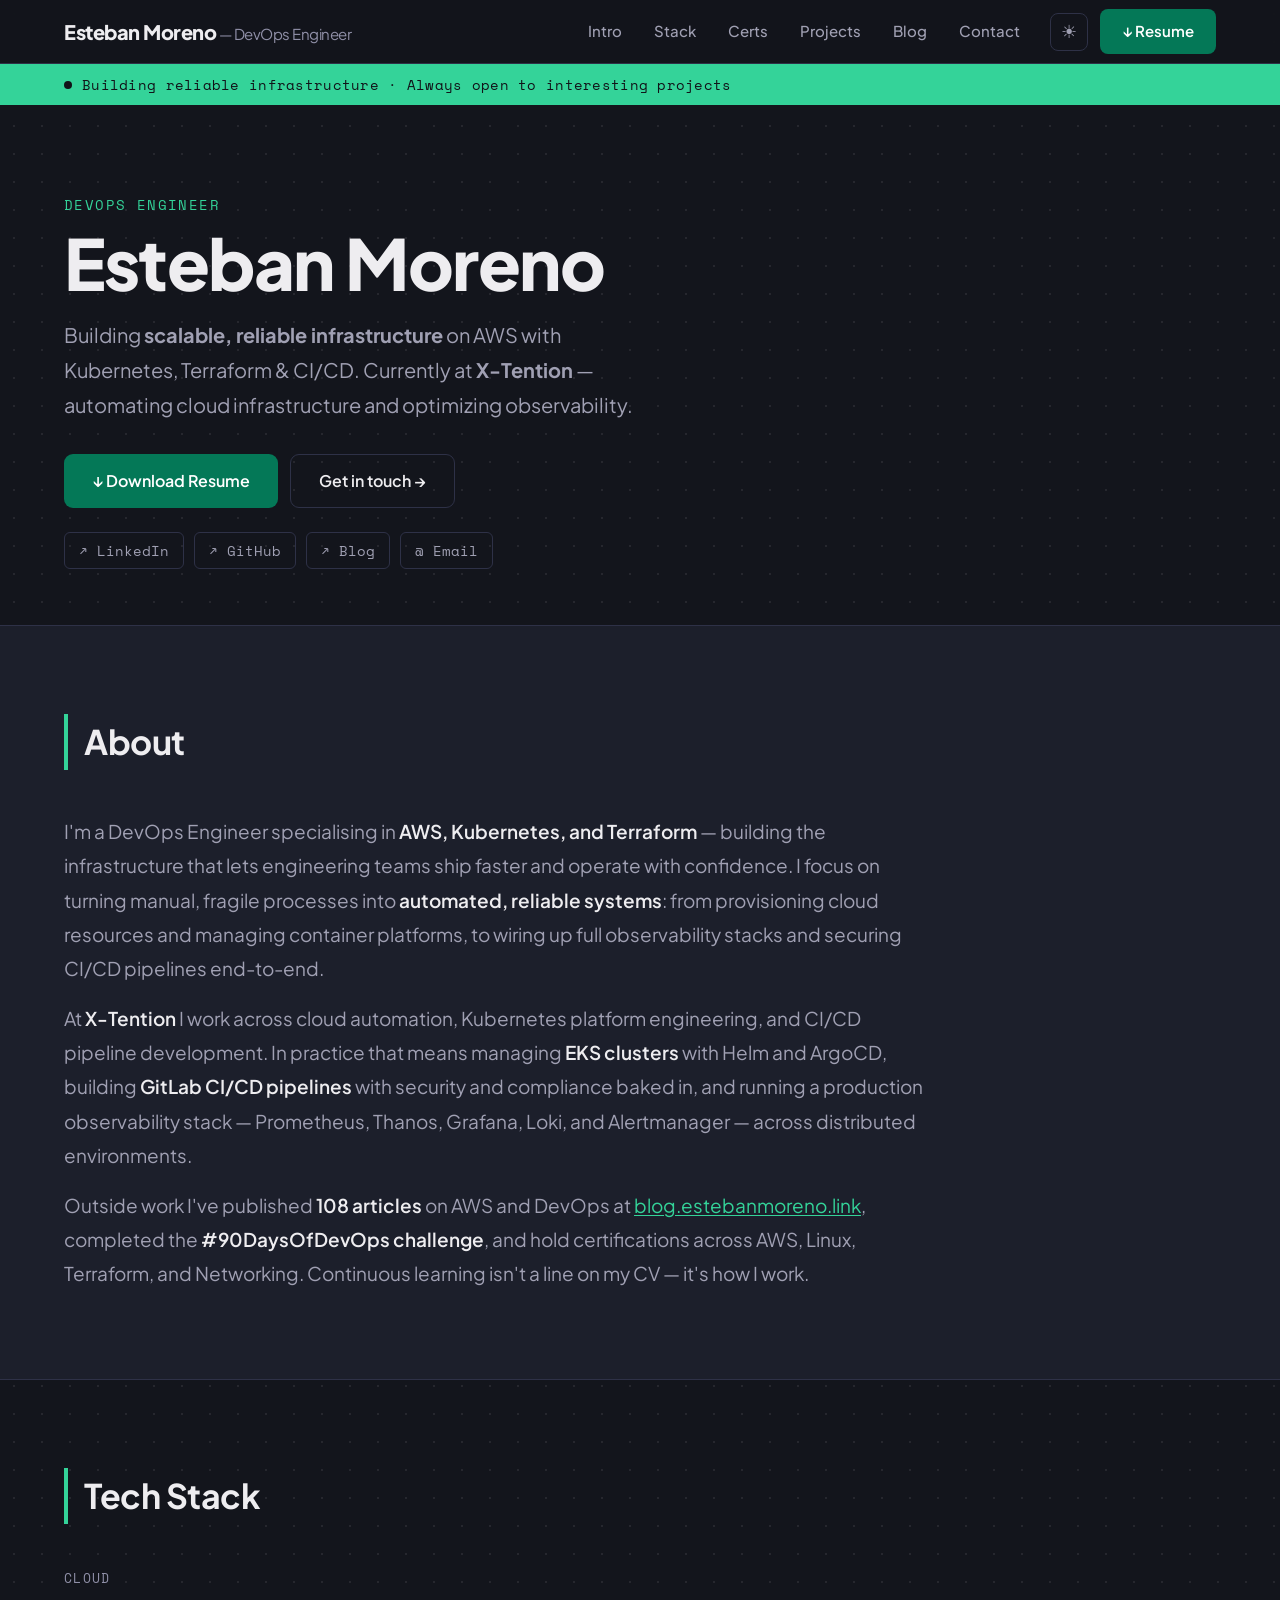
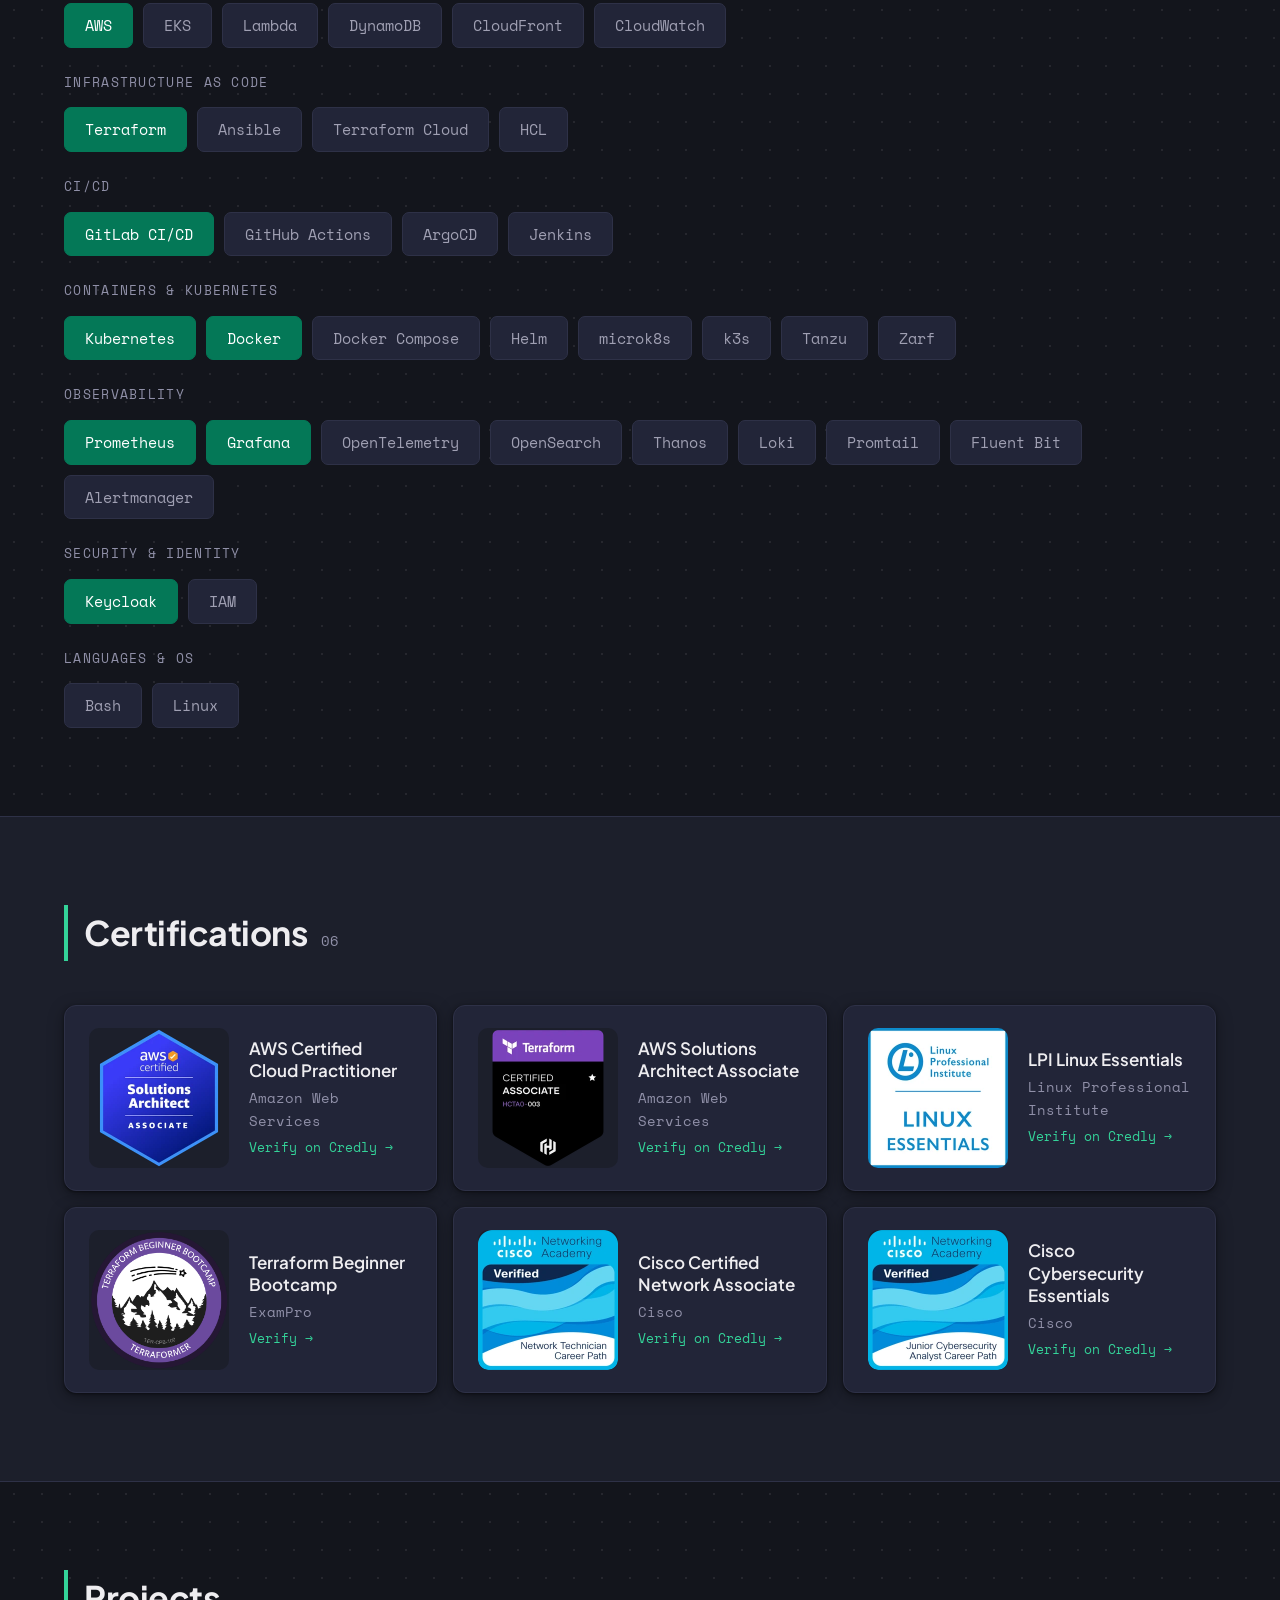
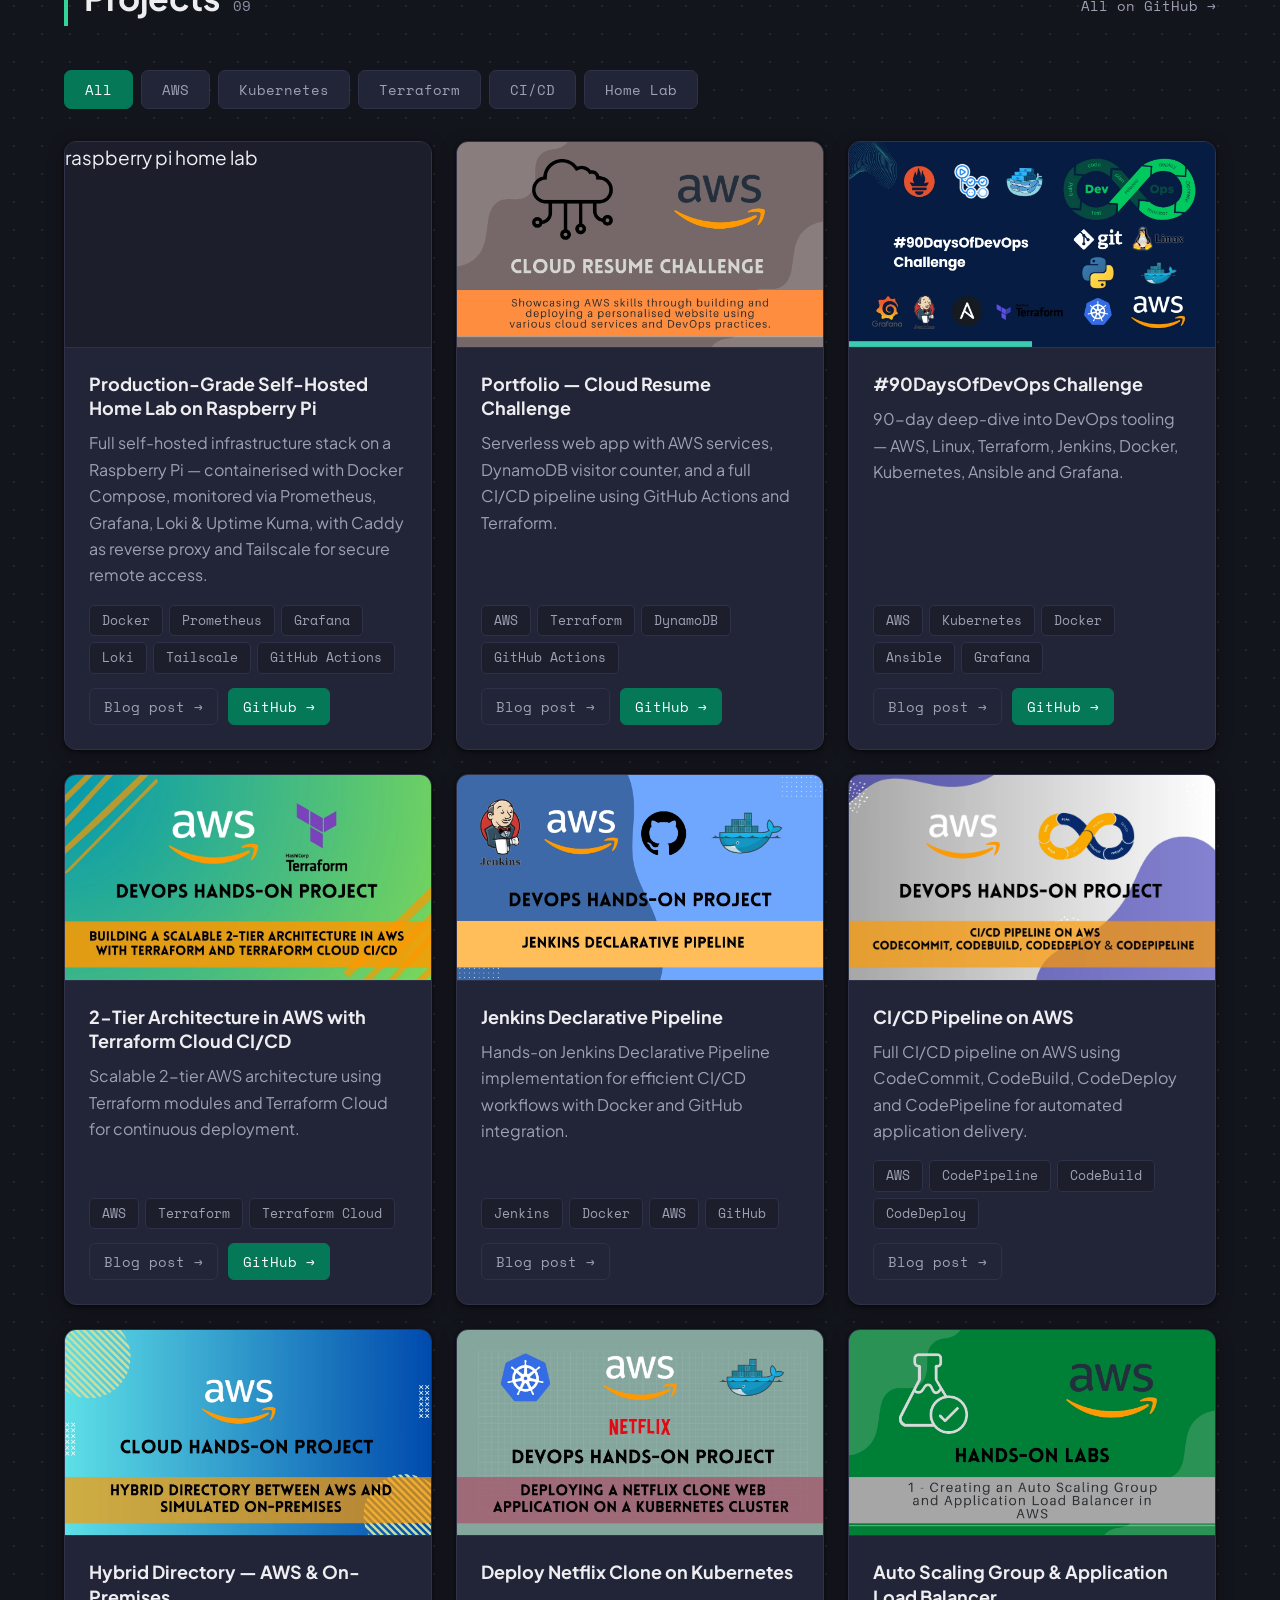
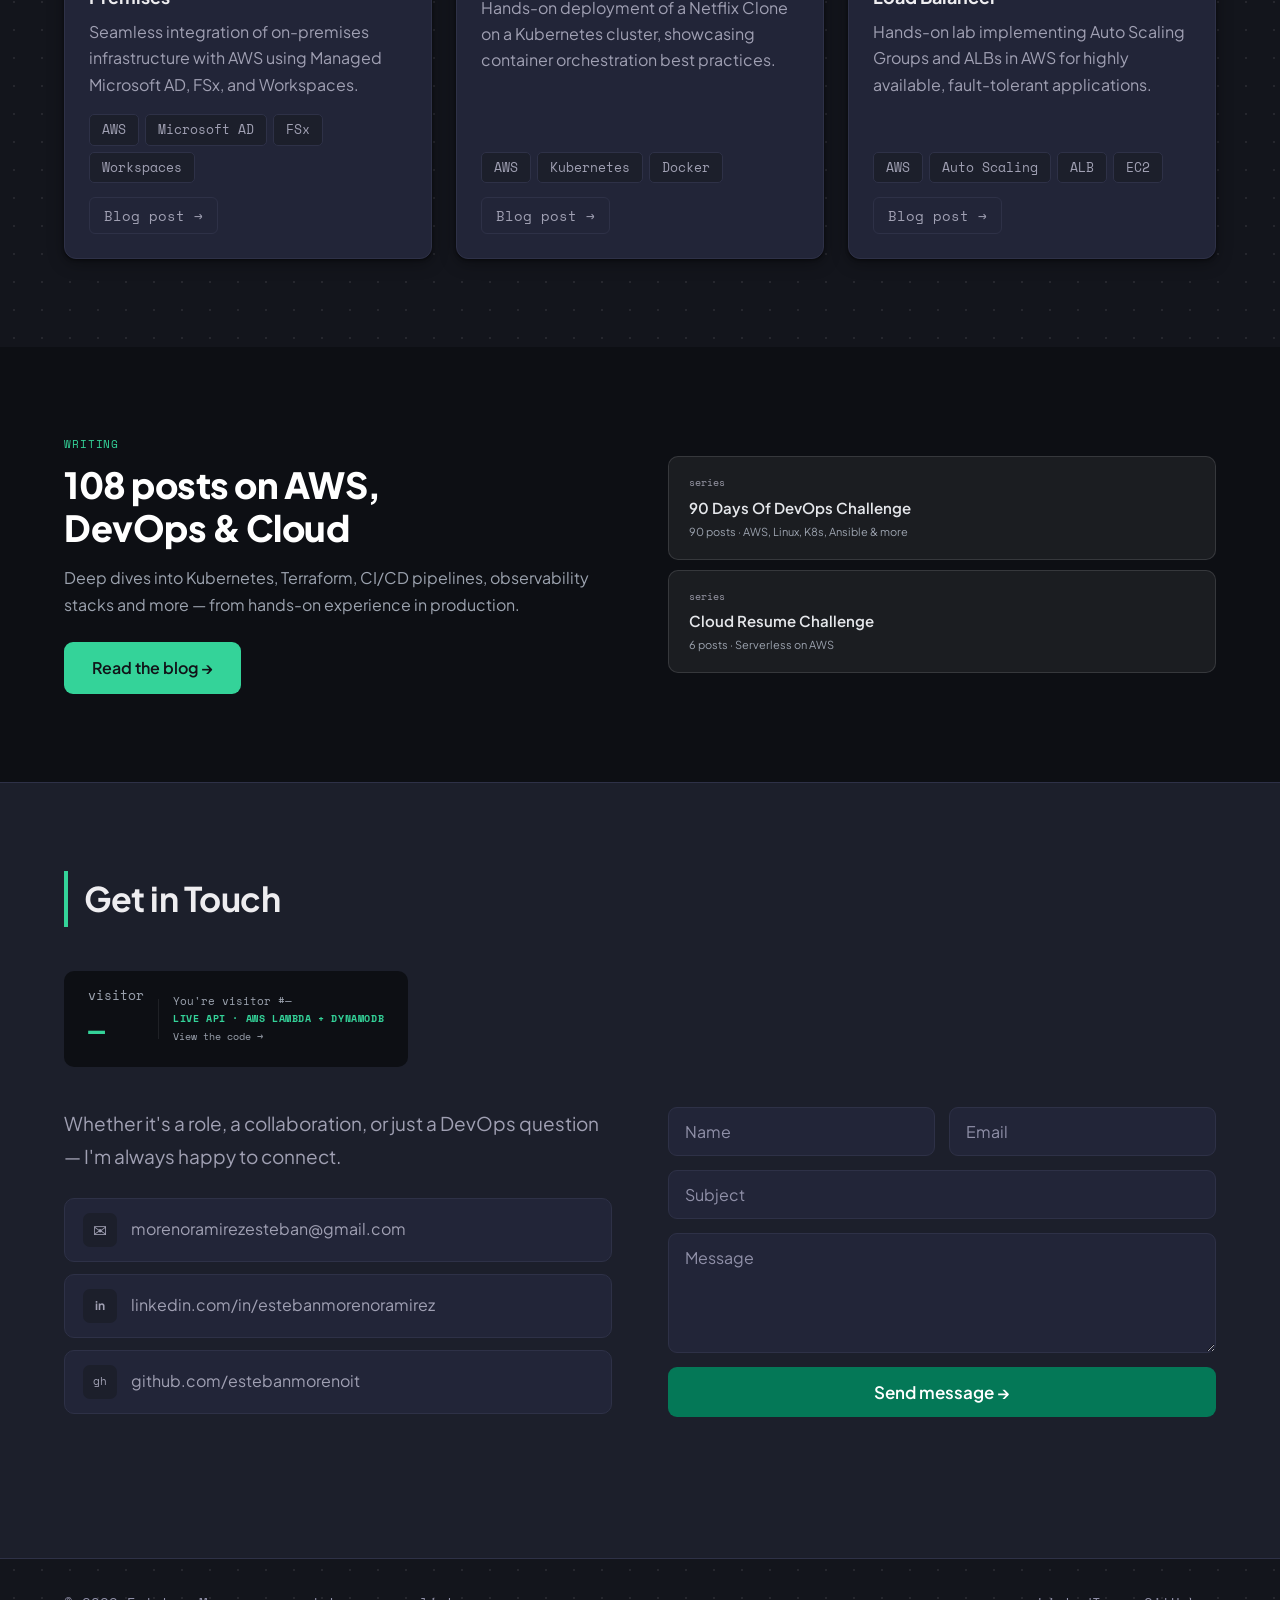
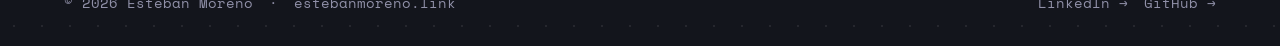
==== commit 483eff72: "Update tagline strip" ====
--- a/index.html
+++ b/index.html
@@ -96,10 +96,10 @@
     <!-- Google Fonts -->
     <link rel="preconnect" href="https://fonts.googleapis.com" />
     <link rel="preconnect" href="https://fonts.gstatic.com" crossorigin />
-    <link href="https://fonts.googleapis.com/css2?family=Plus+Jakarta+Sans:wght@300;400;500;600;700;800&family=Space+Mono:wght@400;700&display=swap" rel="stylesheet" />
+    <link href="https://fonts.googleapis.com/css2?family=Plus+Jakarta+Sans:wght@300;400;500;600;700;800&family=Space+Mono:wght@400;700&display=optional" rel="stylesheet" />
 
     <!-- Stylesheet -->
-    <link rel="stylesheet" href="assets/css/portfolio-v2.css?v=10" />
+    <link rel="stylesheet" href="assets/css/portfolio-v2.css?v=11" />
 
     <!-- Favicons -->
     <link rel="icon" type="image/png" sizes="96x96" href="/images/icons/favicon-96x96.png" />
@@ -155,10 +155,10 @@
     <a href="images/EstebanMorenoResume.pdf" target="_blank" rel="noopener noreferrer" class="mobile-resume">&#8595; Download Resume</a>
 </div>
 
-<!-- ─── Open-to-work strip ─── -->
-<div class="ofw-strip" role="banner" aria-label="Employment status">
+<!-- ─── Tagline strip ─── -->
+<div class="ofw-strip" role="banner" aria-label="Tagline">
     <div class="ofw-dot" aria-hidden="true"></div>
-    DevOps Engineer &middot; Remote or EU-based
+    Building reliable infrastructure &middot; Always open to interesting projects
 </div>
 
 <main id="main-content">
--- a/assets/css/portfolio-v2.css
+++ b/assets/css/portfolio-v2.css
@@ -110,7 +110,7 @@
   cursor: pointer;
   display: flex; align-items: center; justify-content: center;
   font-size: 18px; margin-right: 12px;
-  transition: border-color 0.15s, color 0.15s, background 0.15s;
+  transition: transform 0.1s, opacity 0.15s;
   flex-shrink: 0;
 }
 .theme-toggle:hover { border-color: var(--fg3); background: var(--bg2); color: var(--fg); }
@@ -193,7 +193,7 @@
   font-size: 16px; font-weight: 600;
   padding: 13px 28px; border-radius: 9px;
   text-decoration: none; border: 1.5px solid var(--border);
-  cursor: pointer; transition: border-color 0.15s, background 0.15s;
+  cursor: pointer; transition: opacity 0.15s;
   display: inline-flex; align-items: center; gap: 7px;
 }
 .btn-secondary:hover { border-color: var(--fg3); background: var(--bg2); }
@@ -204,7 +204,7 @@
   color: var(--fg2); text-decoration: none;
   display: inline-flex; align-items: center; gap: 6px;
   padding: 6px 14px; border: 1.5px solid var(--border); border-radius: 6px;
-  transition: border-color 0.15s, color 0.15s;
+  transition: opacity 0.15s;
 }
 .social-chip:hover { border-color: var(--fg3); color: var(--fg); }
 
@@ -246,7 +246,7 @@
   padding: 9px 20px; border-radius: 7px;
   border: 1.5px solid var(--border);
   color: var(--fg2); background: var(--white);
-  transition: border-color 0.15s, color 0.15s, background 0.15s;
+  transition: transform 0.1s, opacity 0.15s;
   white-space: nowrap;
 }
 .tech-tag:hover { border-color: var(--accent); color: var(--accent); }
@@ -268,7 +268,7 @@
   display: flex; align-items: center; gap: 20px;
   text-decoration: none; color: inherit;
   box-shadow: var(--card-shadow);
-  transition: border-color 0.15s, box-shadow 0.15s, transform 0.1s;
+  transition: transform 0.1s;
 }
 .cert-card:hover {
   border-color: var(--accent);
@@ -298,7 +298,7 @@
   padding: 8px 20px; border-radius: 7px;
   border: 1.5px solid var(--border);
   background: var(--white); color: var(--fg2);
-  cursor: pointer; transition: all 0.15s;
+  cursor: pointer; transition: transform 0.1s, opacity 0.15s;
 }
 .filter-btn:hover { border-color: var(--fg3); color: var(--fg); }
 .filter-btn.active { background: var(--btn-bg); color: var(--btn-text); border-color: var(--btn-bg); }
@@ -314,7 +314,7 @@
   border-radius: 12px; overflow: hidden;
   display: flex; flex-direction: column;
   box-shadow: var(--card-shadow);
-  transition: border-color 0.15s, box-shadow 0.15s, transform 0.1s;
+  transition: transform 0.1s;
 }
 .project-card:hover {
   border-color: var(--fg3);
@@ -345,7 +345,7 @@
   font-family: var(--mono); font-size: 14px;
   color: var(--fg2); text-decoration: none;
   padding: 6px 14px; border: 1.5px solid var(--border); border-radius: 6px;
-  transition: all 0.15s;
+  transition: transform 0.1s, opacity 0.15s;
 }
 .proj-link:hover { border-color: var(--accent); color: var(--accent); }
 .proj-link.primary {
@@ -413,7 +413,7 @@
   font-size: 16px; color: var(--fg2);
   text-decoration: none; padding: 14px 18px;
   border: 1.5px solid var(--border); border-radius: 10px;
-  background: var(--white); transition: all 0.15s;
+  background: var(--white); transition: transform 0.15s;
 }
 .contact-link:hover { border-color: var(--accent); color: var(--accent); transform: translateX(4px); }
 .contact-link-icon {
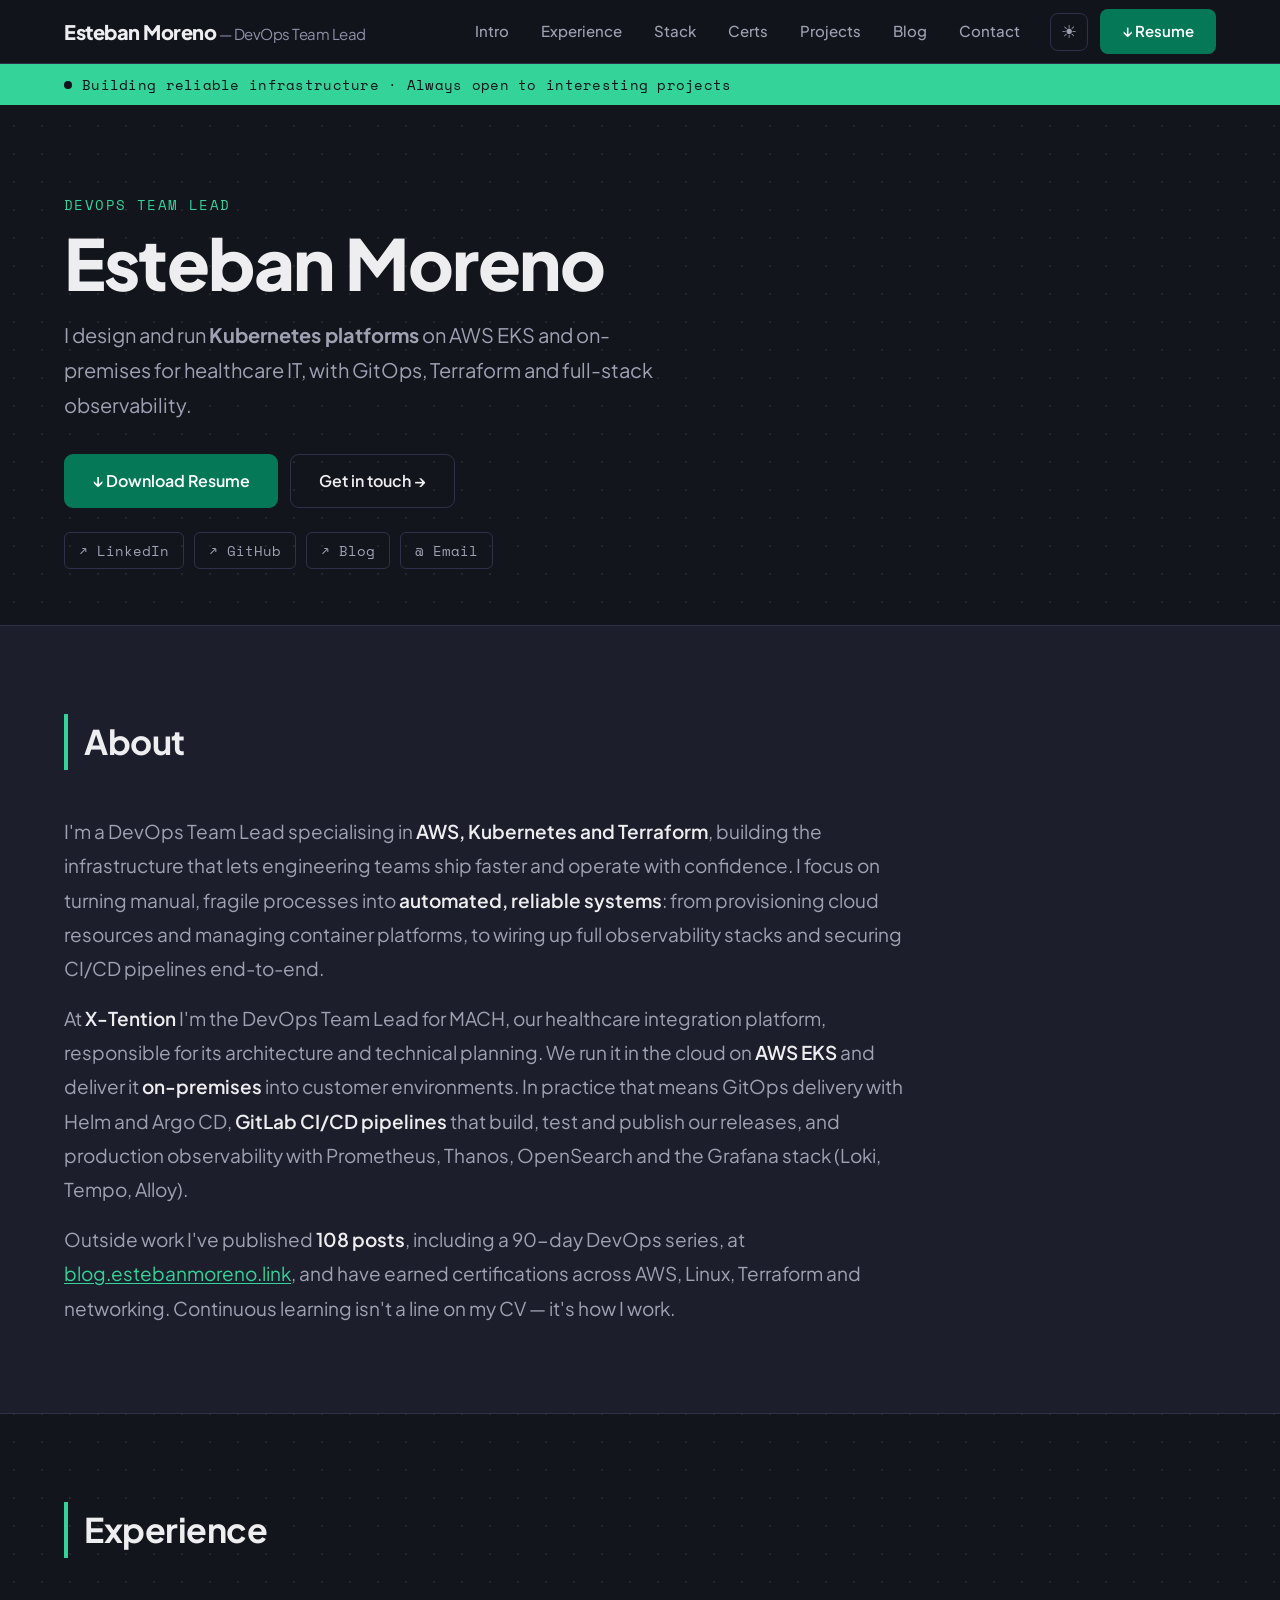
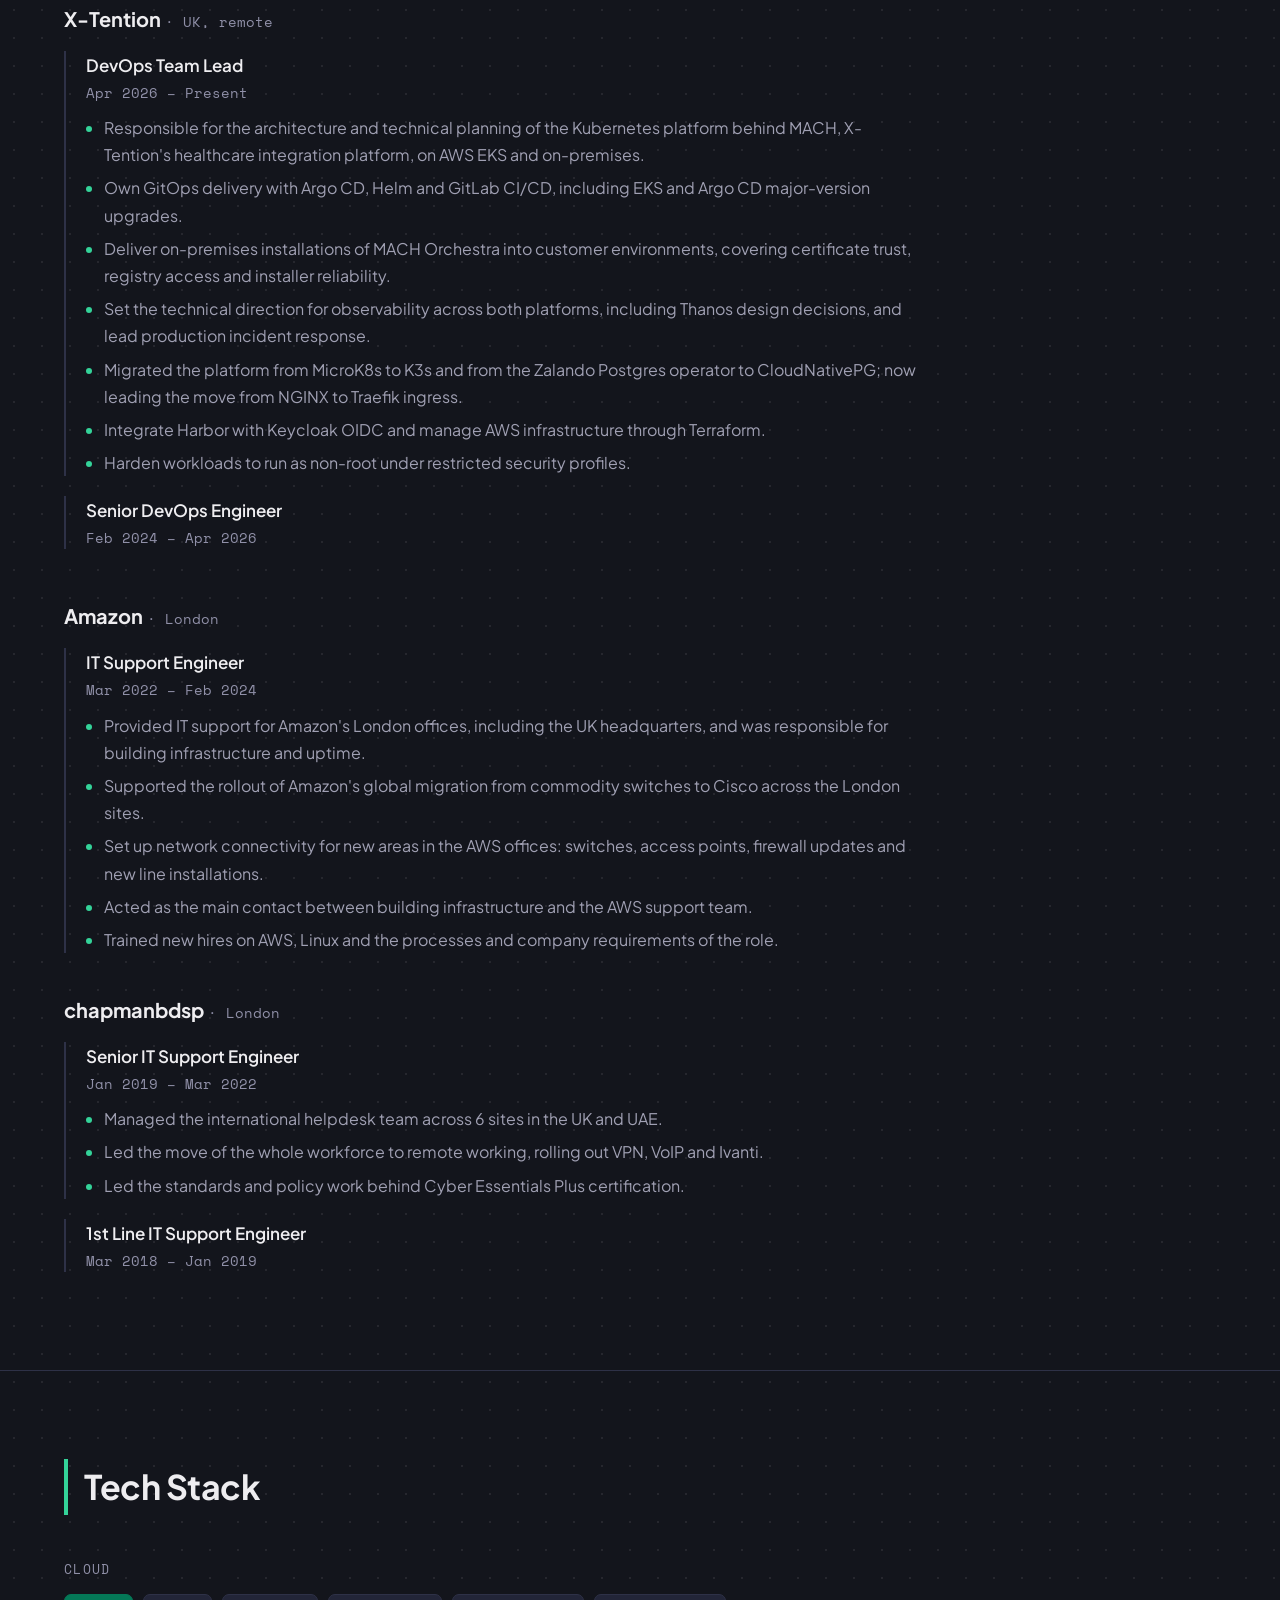
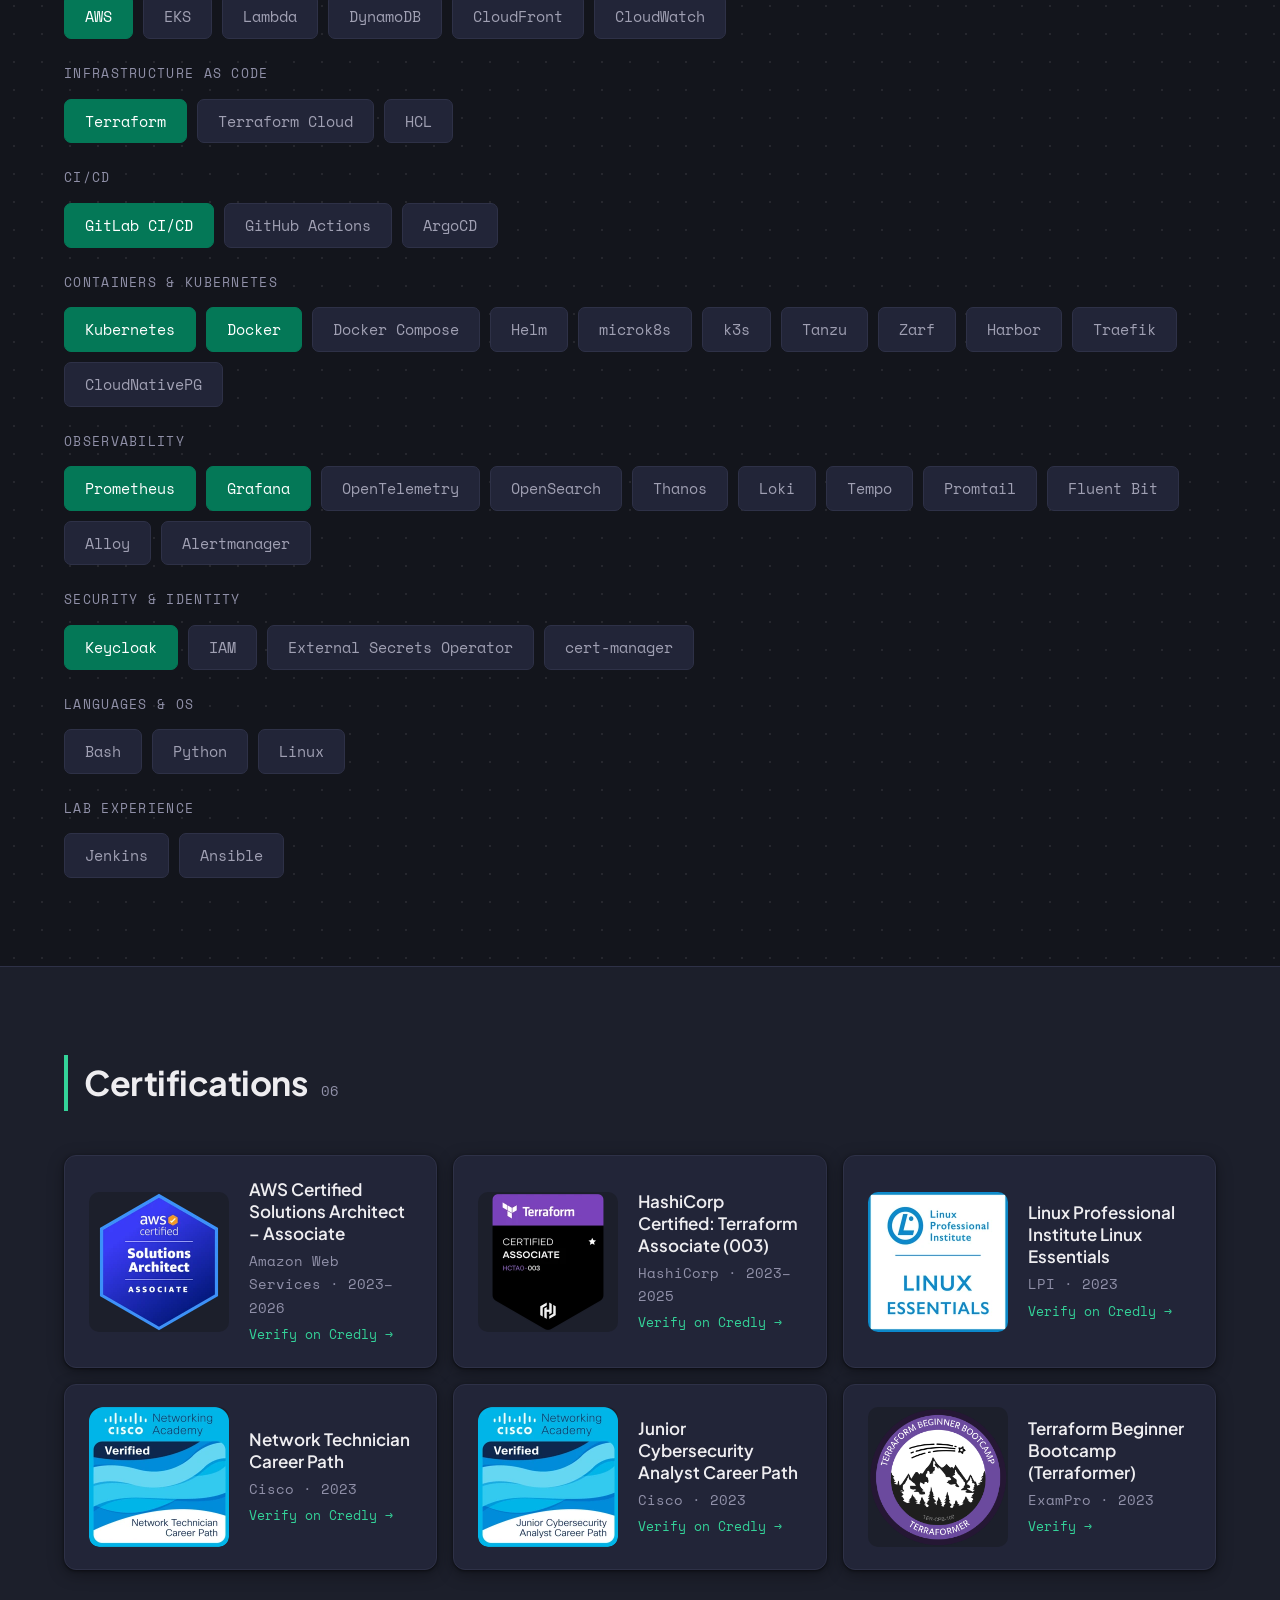
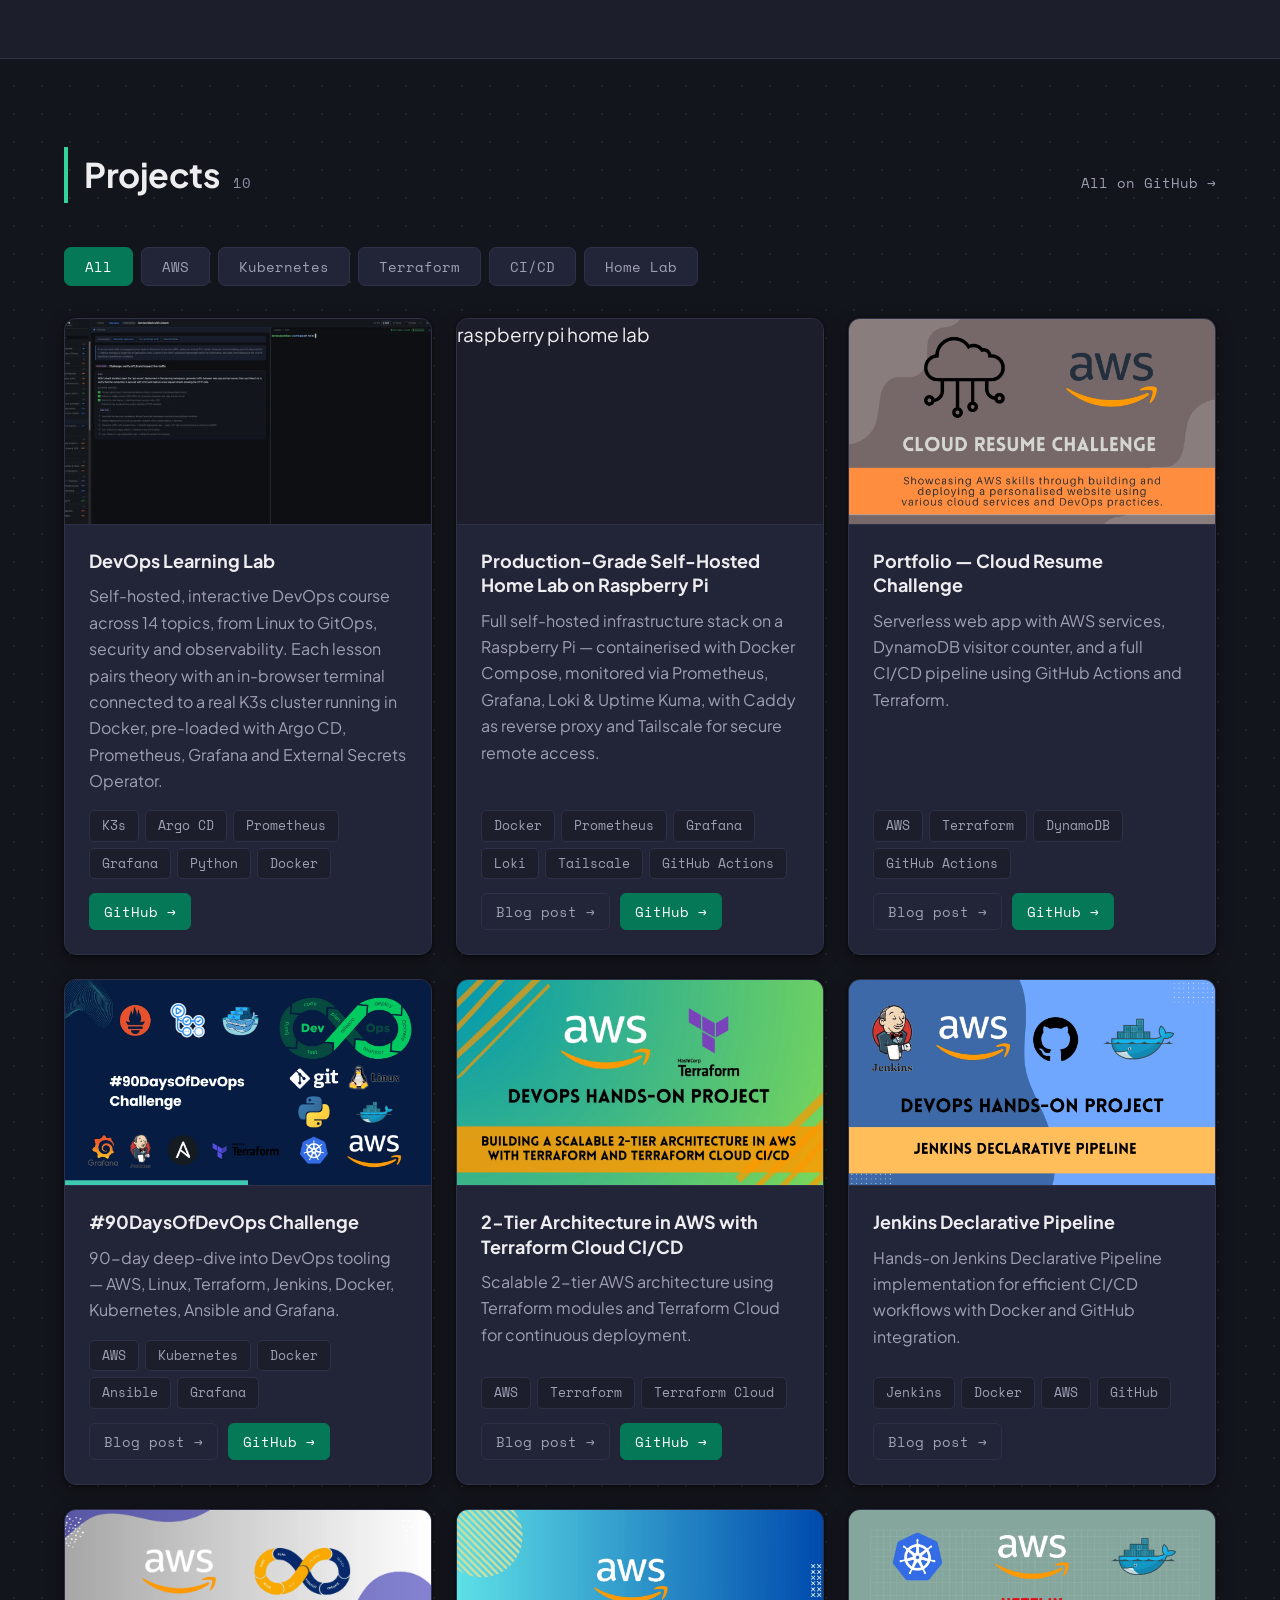
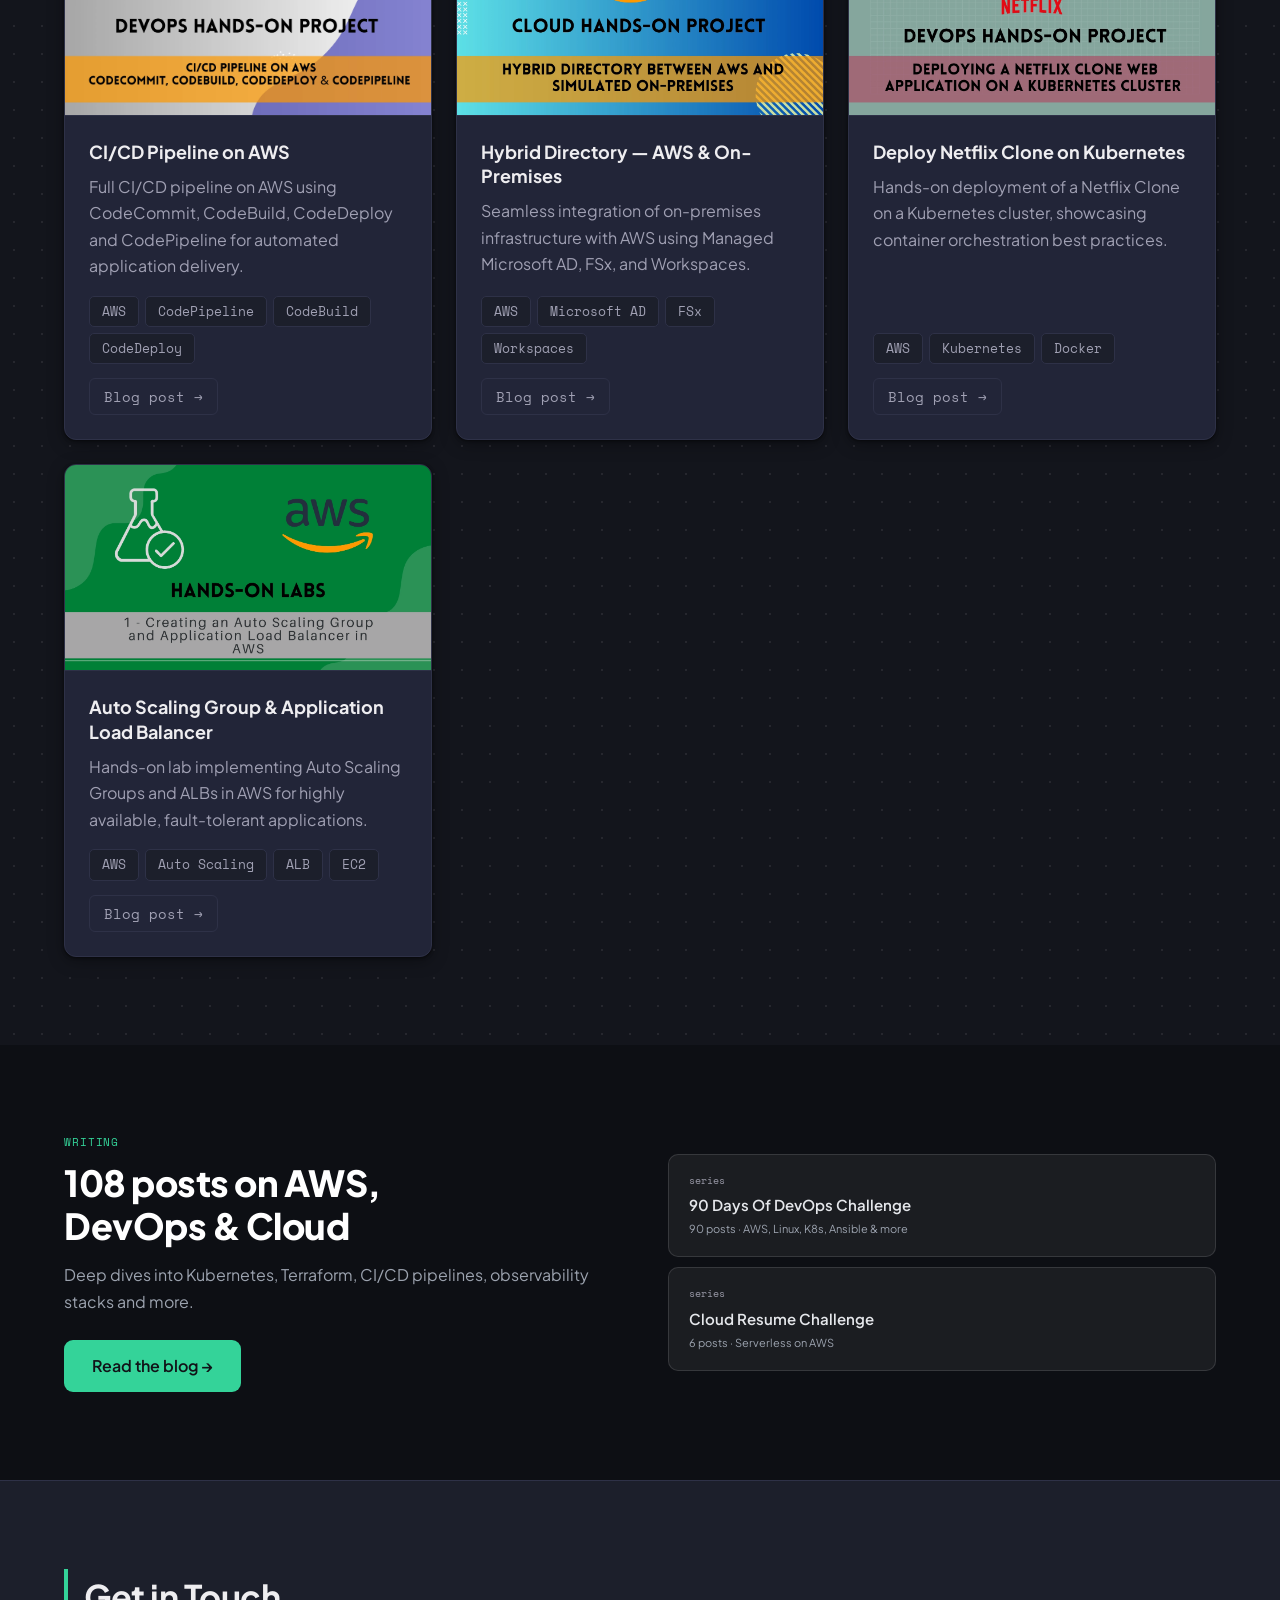
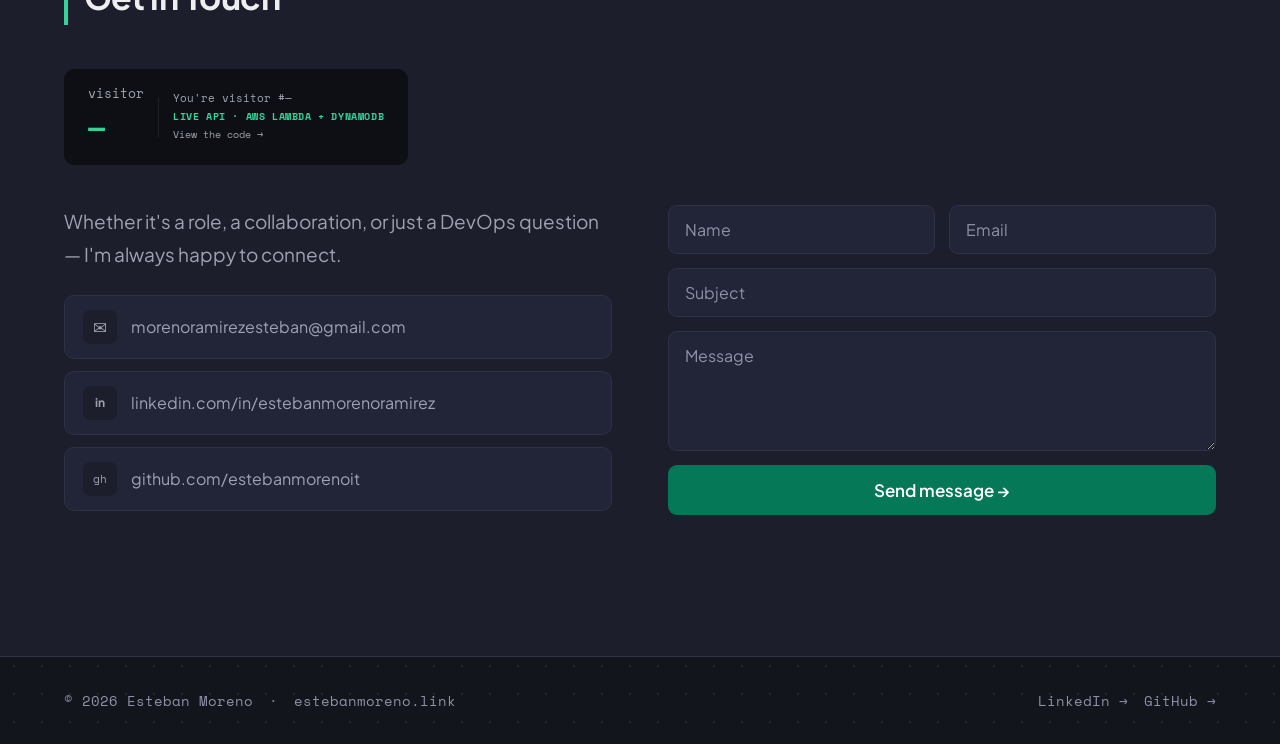
==== commit 5c902632: "content: update portfolio and resume for DevOps Team Lead role" ====
--- a/index.html
+++ b/index.html
@@ -4,14 +4,14 @@
     <!-- Basic Meta Tags -->
     <meta charset="utf-8" />
     <meta name="viewport" content="width=device-width, initial-scale=1.0" />
-    <meta name="description" content="Esteban Moreno's portfolio showcasing cloud and DevOps projects." />
+    <meta name="description" content="Esteban Moreno, DevOps Team Lead in London, UK. Portfolio showcasing cloud and DevOps projects." />
     <meta name="author" content="Esteban Moreno" />
     <meta name="robots" content="index, follow" />
 
-    <title>Esteban Moreno | DevOps Engineer Portfolio</title>
+    <title>Esteban Moreno | DevOps Team Lead Portfolio</title>
 
     <!-- Open Graph -->
-    <meta property="og:title" content="Esteban Moreno – DevOps Portfolio" />
+    <meta property="og:title" content="Esteban Moreno – DevOps Team Lead Portfolio" />
     <meta property="og:description" content="Portfolio showcasing DevOps projects using AWS, Terraform, Kubernetes, and more." />
     <meta property="og:image" content="https://estebanmoreno.link/images/cloud-resume-challenge-cover.webp" />
     <meta property="og:url" content="https://estebanmoreno.link" />
@@ -19,7 +19,7 @@
 
     <!-- Twitter Card -->
     <meta name="twitter:card" content="summary_large_image" />
-    <meta name="twitter:title" content="Esteban Moreno – DevOps Engineer Portfolio" />
+    <meta name="twitter:title" content="Esteban Moreno – DevOps Team Lead Portfolio" />
     <meta name="twitter:description" content="Portfolio showcasing DevOps projects using AWS, Terraform, Kubernetes, and more." />
     <meta name="twitter:image" content="https://estebanmoreno.link/images/cloud-resume-challenge-cover.webp" />
 
@@ -29,7 +29,7 @@
             "@context": "https://schema.org",
             "@type": "Person",
             "name": "Esteban Moreno",
-            "jobTitle": "Senior DevOps Engineer",
+            "jobTitle": "DevOps Team Lead",
             "email": "morenoramirezesteban@gmail.com",
             "url": "https://estebanmoreno.link",
             "image": "https://estebanmoreno.link/images/cloud-resume-challenge-cover.webp",
@@ -59,27 +59,39 @@
             "hasCredential": [
                 {
                     "@type": "EducationalOccupationalCredential",
-                    "name": "AWS Certified Solutions Architect — Associate",
+                    "name": "AWS Certified Solutions Architect – Associate",
                     "credentialCategory": "certification",
                     "recognizedBy": { "@type": "Organization", "name": "Amazon Web Services" }
                 },
                 {
                     "@type": "EducationalOccupationalCredential",
-                    "name": "AWS Certified Cloud Practitioner",
+                    "name": "HashiCorp Certified: Terraform Associate (003)",
                     "credentialCategory": "certification",
-                    "recognizedBy": { "@type": "Organization", "name": "Amazon Web Services" }
+                    "recognizedBy": { "@type": "Organization", "name": "HashiCorp" }
                 },
                 {
                     "@type": "EducationalOccupationalCredential",
-                    "name": "LPI Linux Essentials",
+                    "name": "Linux Professional Institute Linux Essentials",
                     "credentialCategory": "certification",
                     "recognizedBy": { "@type": "Organization", "name": "Linux Professional Institute" }
                 },
                 {
                     "@type": "EducationalOccupationalCredential",
-                    "name": "Cisco Certified Network Associate (CCNA)",
-                    "credentialCategory": "certification",
+                    "name": "Network Technician Career Path",
+                    "credentialCategory": "certificate",
                     "recognizedBy": { "@type": "Organization", "name": "Cisco" }
+                },
+                {
+                    "@type": "EducationalOccupationalCredential",
+                    "name": "Junior Cybersecurity Analyst Career Path",
+                    "credentialCategory": "certificate",
+                    "recognizedBy": { "@type": "Organization", "name": "Cisco" }
+                },
+                {
+                    "@type": "EducationalOccupationalCredential",
+                    "name": "Terraform Beginner Bootcamp (Terraformer)",
+                    "credentialCategory": "certificate",
+                    "recognizedBy": { "@type": "Organization", "name": "ExamPro" }
                 }
             ]
         }
@@ -88,36 +100,33 @@
     <!-- Canonical -->
     <link rel="canonical" href="https://estebanmoreno.link/" />
 
-    <!-- DNS prefetch for external APIs -->
+    <!-- DNS prefetch / preconnect for external APIs -->
     <link rel="dns-prefetch" href="https://gql.hashnode.com" />
     <link rel="dns-prefetch" href="https://formspree.io" />
-    <link rel="dns-prefetch" href="https://qfky693v2f.execute-api.eu-west-2.amazonaws.com" />
-
-    <!-- Google Fonts -->
+    <link rel="preconnect" href="https://qfky693v2f.execute-api.eu-west-2.amazonaws.com" crossorigin />
+
+    <!-- Google Fonts — async to avoid render-blocking (display=optional prevents layout shift) -->
     <link rel="preconnect" href="https://fonts.googleapis.com" />
     <link rel="preconnect" href="https://fonts.gstatic.com" crossorigin />
-    <link href="https://fonts.googleapis.com/css2?family=Plus+Jakarta+Sans:wght@300;400;500;600;700;800&family=Space+Mono:wght@400;700&display=optional" rel="stylesheet" />
+    <link rel="preload" href="https://fonts.googleapis.com/css2?family=Plus+Jakarta+Sans:wght@300;400;500;600;700;800&family=Space+Mono:wght@400;700&display=optional" as="style" onload="this.onload=null;this.rel='stylesheet'" />
+    <noscript><link href="https://fonts.googleapis.com/css2?family=Plus+Jakarta+Sans:wght@300;400;500;600;700;800&family=Space+Mono:wght@400;700&display=optional" rel="stylesheet" /></noscript>
 
     <!-- Stylesheet -->
-    <link rel="stylesheet" href="assets/css/portfolio-v2.css?v=11" />
+    <link rel="stylesheet" href="assets/css/portfolio-v2.css?v=12" />
 
     <!-- Favicons -->
     <link rel="icon" type="image/png" sizes="96x96" href="/images/icons/favicon-96x96.png" />
-    <link rel="icon" type="image/png" sizes="32x32" href="/images/icons/favicon-32x32.png" />
-    <link rel="icon" type="image/png" sizes="16x16" href="/images/icons/favicon-16x16.png" />
     <link rel="icon" href="/favicon.ico" type="image/x-icon" />
     <link rel="icon" type="image/svg+xml" href="/images/icons/favicon.svg" />
     <link rel="shortcut icon" href="/images/icons/favicon.ico" />
     <link rel="apple-touch-icon" sizes="180x180" href="/images/icons/apple-touch-icon.png" />
-    <link rel="mask-icon" href="/images/icons/safari-pinned-tab.svg" color="#047857" />
     <meta name="msapplication-TileColor" content="#ffffff" />
-    <meta name="msapplication-config" content="images/icons/browserconfig.xml" />
 
     <!-- PWA -->
     <link rel="manifest" href="/site.webmanifest" />
     <meta name="theme-color" content="#f4f1ec" media="(prefers-color-scheme: light)" />
     <meta name="theme-color" content="#13151c" media="(prefers-color-scheme: dark)" />
-    <meta name="apple-mobile-web-app-title" content="Esteban Moreno | DevOps Engineer Portfolio" />
+    <meta name="apple-mobile-web-app-title" content="Esteban Moreno | DevOps Team Lead Portfolio" />
 
     <!-- Google Site Verification -->
     <meta name="google-site-verification" content="K3SLI8BvS6dsixqLa-XHastet2V7kjJ_clpjxuuu29U" />
@@ -128,9 +137,10 @@
 
 <!-- ─── Nav ─── -->
 <nav aria-label="Main navigation">
-    <a href="#intro" class="nav-logo">Esteban Moreno<span> — DevOps Engineer</span></a>
+    <a href="#intro" class="nav-logo" aria-label="Esteban Moreno — DevOps Team Lead, go to top">Esteban Moreno<span> — DevOps Team Lead</span></a>
     <div class="nav-links">
         <a href="#intro">Intro</a>
+        <a href="#experience">Experience</a>
         <a href="#stack">Stack</a>
         <a href="#certs">Certs</a>
         <a href="#projects">Projects</a>
@@ -147,6 +157,7 @@
 <!-- ─── Mobile nav drawer ─── -->
 <div class="nav-mobile-menu" id="nav-mobile-menu" aria-hidden="true">
     <a href="#intro">Intro</a>
+    <a href="#experience">Experience</a>
     <a href="#stack">Stack</a>
     <a href="#certs">Certs</a>
     <a href="#projects">Projects</a>
@@ -173,11 +184,11 @@
             </div>
             -->
             <div class="hero-content">
-                <div class="hero-eyebrow">DevOps Engineer</div>
+                <div class="hero-eyebrow">DevOps Team Lead</div>
                 <h1 class="hero-name">Esteban Moreno</h1>
                 <p class="hero-desc">
-                    Building <strong>scalable, reliable infrastructure</strong> on AWS with Kubernetes, Terraform &amp; CI/CD.
-                    Currently at <strong>X-Tention</strong> &mdash; automating cloud infrastructure and optimizing observability.
+                    I design and run <strong>Kubernetes platforms</strong> on AWS EKS and on-premises for healthcare IT,
+                    with GitOps, Terraform and full-stack observability.
                 </p>
                 <div class="hero-actions">
                     <a href="images/EstebanMorenoResume.pdf" target="_blank" rel="noopener noreferrer" class="btn-primary">&#8595; Download Resume</a>
@@ -201,23 +212,84 @@
             <h2 class="section-title">About</h2>
         </div>
         <p class="about-text">
-            I'm a DevOps Engineer specialising in <strong>AWS, Kubernetes, and Terraform</strong> &mdash; building the infrastructure
+            I'm a DevOps Team Lead specialising in <strong>AWS, Kubernetes and Terraform</strong>, building the infrastructure
             that lets engineering teams ship faster and operate with confidence. I focus on turning manual, fragile processes into
             <strong>automated, reliable systems</strong>: from provisioning cloud resources and managing container platforms,
             to wiring up full observability stacks and securing CI/CD pipelines end-to-end.
         </p>
         <p class="about-text" style="margin-top:16px;">
-            At <strong>X-Tention</strong> I work across cloud automation, Kubernetes platform engineering, and CI/CD pipeline
-            development. In practice that means managing <strong>EKS clusters</strong> with Helm and ArgoCD, building
-            <strong>GitLab CI/CD pipelines</strong> with security and compliance baked in, and running a production
-            observability stack &mdash; Prometheus, Thanos, Grafana, Loki, and Alertmanager &mdash; across distributed environments.
+            At <strong>X-Tention</strong> I'm the DevOps Team Lead for MACH, our healthcare integration platform,
+            responsible for its architecture and technical planning. We run it in the cloud on <strong>AWS EKS</strong> and deliver it <strong>on-premises</strong>
+            into customer environments. In practice that means GitOps delivery with Helm and Argo CD,
+            <strong>GitLab CI/CD pipelines</strong> that build, test and publish our releases, and production observability
+            with Prometheus, Thanos, OpenSearch and the Grafana stack (Loki, Tempo, Alloy).
         </p>
         <p class="about-text" style="margin-top:16px;">
-            Outside work I've published <strong><span class="blog-post-count">108</span> articles</strong> on AWS and DevOps at
+            Outside work I've published <strong><span class="blog-post-count">108</span> posts</strong>, including a 90-day DevOps series, at
             <a href="https://blog.estebanmoreno.link" target="_blank" rel="noopener noreferrer" style="color:var(--accent);text-decoration:underline;text-underline-offset:2px;">blog.estebanmoreno.link</a>,
-            completed the <strong>#90DaysOfDevOps challenge</strong>, and hold certifications across AWS, Linux, Terraform,
-            and Networking. Continuous learning isn't a line on my CV &mdash; it's how I work.
+            and have earned certifications across AWS, Linux, Terraform and networking. Continuous learning isn't a line on my CV &mdash; it's how I work.
         </p>
+    </div>
+</section>
+
+<!-- ─── Experience ─── -->
+<section id="experience">
+    <div class="section-inner">
+        <div class="section-header">
+            <h2 class="section-title">Experience</h2>
+        </div>
+        <div class="exp-list">
+            <div class="exp-company">
+                <div class="exp-company-name">X-Tention <span class="exp-meta">&middot; UK, remote</span></div>
+                <div class="exp-role">
+                    <div class="exp-title">DevOps Team Lead</div>
+                    <div class="exp-dates">Apr 2026 &ndash; Present</div>
+                    <ul class="exp-bullets">
+                        <li>Responsible for the architecture and technical planning of the Kubernetes platform behind MACH, X-Tention's healthcare integration platform, on AWS EKS and on-premises.</li>
+                        <li>Own GitOps delivery with Argo CD, Helm and GitLab CI/CD, including EKS and Argo CD major-version upgrades.</li>
+                        <li>Deliver on-premises installations of MACH Orchestra into customer environments, covering certificate trust, registry access and installer reliability.</li>
+                        <li>Set the technical direction for observability across both platforms, including Thanos design decisions, and lead production incident response.</li>
+                        <li>Migrated the platform from MicroK8s to K3s and from the Zalando Postgres operator to CloudNativePG; now leading the move from NGINX to Traefik ingress.</li>
+                        <li>Integrate Harbor with Keycloak OIDC and manage AWS infrastructure through Terraform.</li>
+                        <li>Harden workloads to run as non-root under restricted security profiles.</li>
+                    </ul>
+                </div>
+                <div class="exp-role">
+                    <div class="exp-title">Senior DevOps Engineer</div>
+                    <div class="exp-dates">Feb 2024 &ndash; Apr 2026</div>
+                </div>
+            </div>
+            <div class="exp-company">
+                <div class="exp-company-name">Amazon <span class="exp-meta">&middot; London</span></div>
+                <div class="exp-role">
+                    <div class="exp-title">IT Support Engineer</div>
+                    <div class="exp-dates">Mar 2022 &ndash; Feb 2024</div>
+                    <ul class="exp-bullets">
+                        <li>Provided IT support for Amazon's London offices, including the UK headquarters, and was responsible for building infrastructure and uptime.</li>
+                        <li>Supported the rollout of Amazon's global migration from commodity switches to Cisco across the London sites.</li>
+                        <li>Set up network connectivity for new areas in the AWS offices: switches, access points, firewall updates and new line installations.</li>
+                        <li>Acted as the main contact between building infrastructure and the AWS support team.</li>
+                        <li>Trained new hires on AWS, Linux and the processes and company requirements of the role.</li>
+                    </ul>
+                </div>
+            </div>
+            <div class="exp-company">
+                <div class="exp-company-name">chapmanbdsp <span class="exp-meta">&middot; London</span></div>
+                <div class="exp-role">
+                    <div class="exp-title">Senior IT Support Engineer</div>
+                    <div class="exp-dates">Jan 2019 &ndash; Mar 2022</div>
+                    <ul class="exp-bullets">
+                        <li>Managed the international helpdesk team across 6 sites in the UK and UAE.</li>
+                        <li>Led the move of the whole workforce to remote working, rolling out VPN, VoIP and Ivanti.</li>
+                        <li>Led the standards and policy work behind Cyber Essentials Plus certification.</li>
+                    </ul>
+                </div>
+                <div class="exp-role">
+                    <div class="exp-title">1st Line IT Support Engineer</div>
+                    <div class="exp-dates">Mar 2018 &ndash; Jan 2019</div>
+                </div>
+            </div>
+        </div>
     </div>
 </section>
 
@@ -243,7 +315,6 @@
                 <div class="stack-group-label">Infrastructure as Code</div>
                 <div class="tag-cloud">
                     <span class="tech-tag primary">Terraform</span>
-                    <span class="tech-tag">Ansible</span>
                     <span class="tech-tag">Terraform Cloud</span>
                     <span class="tech-tag">HCL</span>
                 </div>
@@ -254,7 +325,6 @@
                     <span class="tech-tag primary">GitLab CI/CD</span>
                     <span class="tech-tag">GitHub Actions</span>
                     <span class="tech-tag">ArgoCD</span>
-                    <span class="tech-tag">Jenkins</span>
                 </div>
             </div>
             <div>
@@ -268,6 +338,9 @@
                     <span class="tech-tag">k3s</span>
                     <span class="tech-tag">Tanzu</span>
                     <span class="tech-tag">Zarf</span>
+                    <span class="tech-tag">Harbor</span>
+                    <span class="tech-tag">Traefik</span>
+                    <span class="tech-tag">CloudNativePG</span>
                 </div>
             </div>
             <div>
@@ -279,8 +352,10 @@
                     <span class="tech-tag">OpenSearch</span>
                     <span class="tech-tag">Thanos</span>
                     <span class="tech-tag">Loki</span>
+                    <span class="tech-tag">Tempo</span>
                     <span class="tech-tag">Promtail</span>
                     <span class="tech-tag">Fluent Bit</span>
+                    <span class="tech-tag">Alloy</span>
                     <span class="tech-tag">Alertmanager</span>
                 </div>
             </div>
@@ -289,13 +364,23 @@
                 <div class="tag-cloud">
                     <span class="tech-tag primary">Keycloak</span>
                     <span class="tech-tag">IAM</span>
+                    <span class="tech-tag">External Secrets Operator</span>
+                    <span class="tech-tag">cert-manager</span>
                 </div>
             </div>
             <div>
                 <div class="stack-group-label">Languages &amp; OS</div>
                 <div class="tag-cloud">
                     <span class="tech-tag">Bash</span>
+                    <span class="tech-tag">Python</span>
                     <span class="tech-tag">Linux</span>
+                </div>
+            </div>
+            <div>
+                <div class="stack-group-label">Lab experience</div>
+                <div class="tag-cloud">
+                    <span class="tech-tag">Jenkins</span>
+                    <span class="tech-tag">Ansible</span>
                 </div>
             </div>
         </div>
@@ -310,58 +395,58 @@
             <span class="section-count">06</span>
         </div>
         <div class="cert-grid">
-            <a href="https://www.credly.com/badges/ac68a736-3d05-45d0-8181-e34d0df00f2e" target="_blank" rel="noopener noreferrer" class="cert-card" aria-label="AWS Certified Cloud Practitioner — verify on Credly">
-                <img src="images/credly1.webp" alt="AWS Certified Cloud Practitioner badge" class="cert-badge-img" loading="lazy" width="140" height="140" srcset="images/credly1.webp 2x" onerror="this.style.display='none';this.nextElementSibling.style.display='flex'" />
+            <a href="https://www.credly.com/badges/ac68a736-3d05-45d0-8181-e34d0df00f2e" target="_blank" rel="noopener noreferrer" class="cert-card" aria-label="AWS Certified Solutions Architect – Associate — verify on Credly">
+                <img src="images/credly1.webp" alt="AWS Certified Solutions Architect – Associate badge" class="cert-badge-img" loading="lazy" width="140" height="140" srcset="images/credly1.webp 2x" onerror="this.style.display='none';this.nextElementSibling.style.display='flex'" />
                 <div class="cert-badge-ph" style="display:none">AWS</div>
                 <div class="cert-info">
-                    <div class="cert-name">AWS Certified Cloud Practitioner</div>
-                    <div class="cert-issuer">Amazon Web Services</div>
+                    <div class="cert-name">AWS Certified Solutions Architect &ndash; Associate</div>
+                    <div class="cert-issuer">Amazon Web Services &middot; 2023&ndash;2026</div>
                     <div class="cert-verify">Verify on Credly &rarr;</div>
                 </div>
             </a>
-            <a href="https://www.credly.com/badges/40bd01b9-e41d-46b2-a4ce-b8727bc908fc" target="_blank" rel="noopener noreferrer" class="cert-card" aria-label="AWS Solutions Architect Associate — verify on Credly">
-                <img src="images/credly2.webp" alt="AWS Solutions Architect Associate badge" class="cert-badge-img" loading="lazy" width="140" height="140" srcset="images/credly2.webp 2x" onerror="this.style.display='none';this.nextElementSibling.style.display='flex'" />
-                <div class="cert-badge-ph" style="display:none">AWS</div>
+            <a href="https://www.credly.com/badges/40bd01b9-e41d-46b2-a4ce-b8727bc908fc/public_url" target="_blank" rel="noopener noreferrer" class="cert-card" aria-label="HashiCorp Certified: Terraform Associate (003) — verify on Credly">
+                <img src="images/credly2.webp" alt="HashiCorp Certified: Terraform Associate (003) badge" class="cert-badge-img" loading="lazy" width="140" height="140" srcset="images/credly2.webp 2x" onerror="this.style.display='none';this.nextElementSibling.style.display='flex'" />
+                <div class="cert-badge-ph" style="display:none">TF</div>
                 <div class="cert-info">
-                    <div class="cert-name">AWS Solutions Architect Associate</div>
-                    <div class="cert-issuer">Amazon Web Services</div>
+                    <div class="cert-name">HashiCorp Certified: Terraform Associate (003)</div>
+                    <div class="cert-issuer">HashiCorp &middot; 2023&ndash;2025</div>
                     <div class="cert-verify">Verify on Credly &rarr;</div>
                 </div>
             </a>
-            <a href="https://www.credly.com/badges/982d68cb-d058-4d10-9940-8f47230c9eda/public_url" target="_blank" rel="noopener noreferrer" class="cert-card" aria-label="LPI Linux Essentials — verify on Credly">
-                <img src="images/LPI.webp" alt="LPI Linux Essentials badge" class="cert-badge-img" loading="lazy" width="140" height="140" srcset="images/LPI.webp 2x" onerror="this.style.display='none';this.nextElementSibling.style.display='flex'" />
+            <a href="https://www.credly.com/badges/982d68cb-d058-4d10-9940-8f47230c9eda/public_url" target="_blank" rel="noopener noreferrer" class="cert-card" aria-label="Linux Professional Institute Linux Essentials — verify on Credly">
+                <img src="images/LPI.webp" alt="Linux Professional Institute Linux Essentials badge" class="cert-badge-img" loading="lazy" width="140" height="140" srcset="images/LPI.webp 2x" onerror="this.style.display='none';this.nextElementSibling.style.display='flex'" />
                 <div class="cert-badge-ph" style="display:none">LPI</div>
                 <div class="cert-info">
-                    <div class="cert-name">LPI Linux Essentials</div>
-                    <div class="cert-issuer">Linux Professional Institute</div>
+                    <div class="cert-name">Linux Professional Institute Linux Essentials</div>
+                    <div class="cert-issuer">LPI &middot; 2023</div>
                     <div class="cert-verify">Verify on Credly &rarr;</div>
                 </div>
             </a>
-            <a href="https://app.exampro.co/student/achievements/validate/badge/euKUYzM44I4IpuJV7mEXGg1a90b" target="_blank" rel="noopener noreferrer" class="cert-card" aria-label="Terraform Beginner Bootcamp — verify on ExamPro">
+            <a href="https://www.credly.com/badges/7e8c04a3-a51e-43ad-85f4-697a509dee86" target="_blank" rel="noopener noreferrer" class="cert-card" aria-label="Network Technician Career Path — verify on Credly">
+                <img src="images/cisco-network.webp" alt="Network Technician Career Path badge" class="cert-badge-img" loading="lazy" width="140" height="140" srcset="images/cisco-network.webp 2x" onerror="this.style.display='none';this.nextElementSibling.style.display='flex'" />
+                <div class="cert-badge-ph" style="display:none">Cisco</div>
+                <div class="cert-info">
+                    <div class="cert-name">Network Technician Career Path</div>
+                    <div class="cert-issuer">Cisco &middot; 2023</div>
+                    <div class="cert-verify">Verify on Credly &rarr;</div>
+                </div>
+            </a>
+            <a href="https://www.credly.com/badges/bbf86508-e3de-4998-818b-9ccf2884b492" target="_blank" rel="noopener noreferrer" class="cert-card" aria-label="Junior Cybersecurity Analyst Career Path — verify on Credly">
+                <img src="images/cisco-cybersecurity.webp" alt="Junior Cybersecurity Analyst Career Path badge" class="cert-badge-img" loading="lazy" width="140" height="140" srcset="images/cisco-cybersecurity.webp 2x" onerror="this.style.display='none';this.nextElementSibling.style.display='flex'" />
+                <div class="cert-badge-ph" style="display:none">Cisco</div>
+                <div class="cert-info">
+                    <div class="cert-name">Junior Cybersecurity Analyst Career Path</div>
+                    <div class="cert-issuer">Cisco &middot; 2023</div>
+                    <div class="cert-verify">Verify on Credly &rarr;</div>
+                </div>
+            </a>
+            <a href="https://app.exampro.co/student/achievements/validate/badge/euKUYzM44I4IpuJV7mEXGg1a90b" target="_blank" rel="noopener noreferrer" class="cert-card" aria-label="Terraform Beginner Bootcamp (Terraformer) — verify on ExamPro">
                 <img src="images/terraform-beginner-bootcamp.png" alt="Terraform Beginner Bootcamp badge" class="cert-badge-img" loading="lazy" onerror="this.style.display='none';this.nextElementSibling.style.display='flex'" />
                 <div class="cert-badge-ph" style="display:none">TF</div>
                 <div class="cert-info">
-                    <div class="cert-name">Terraform Beginner Bootcamp</div>
-                    <div class="cert-issuer">ExamPro</div>
+                    <div class="cert-name">Terraform Beginner Bootcamp (Terraformer)</div>
+                    <div class="cert-issuer">ExamPro &middot; 2023</div>
                     <div class="cert-verify">Verify &rarr;</div>
-                </div>
-            </a>
-            <a href="https://www.credly.com/badges/7e8c04a3-a51e-43ad-85f4-697a509dee86" target="_blank" rel="noopener noreferrer" class="cert-card" aria-label="Cisco Certified Network Associate — verify on Credly">
-                <img src="images/cisco-network.webp" alt="Cisco Certified Network Associate badge" class="cert-badge-img" loading="lazy" width="140" height="140" srcset="images/cisco-network.webp 2x" onerror="this.style.display='none';this.nextElementSibling.style.display='flex'" />
-                <div class="cert-badge-ph" style="display:none">Cisco</div>
-                <div class="cert-info">
-                    <div class="cert-name">Cisco Certified Network Associate</div>
-                    <div class="cert-issuer">Cisco</div>
-                    <div class="cert-verify">Verify on Credly &rarr;</div>
-                </div>
-            </a>
-            <a href="https://www.credly.com/badges/bbf86508-e3de-4998-818b-9ccf2884b492" target="_blank" rel="noopener noreferrer" class="cert-card" aria-label="Cisco Cybersecurity Essentials — verify on Credly">
-                <img src="images/cisco-cybersecurity.webp" alt="Cisco Cybersecurity Essentials badge" class="cert-badge-img" loading="lazy" width="140" height="140" srcset="images/cisco-cybersecurity.webp 2x" onerror="this.style.display='none';this.nextElementSibling.style.display='flex'" />
-                <div class="cert-badge-ph" style="display:none">Cisco</div>
-                <div class="cert-info">
-                    <div class="cert-name">Cisco Cybersecurity Essentials</div>
-                    <div class="cert-issuer">Cisco</div>
-                    <div class="cert-verify">Verify on Credly &rarr;</div>
                 </div>
             </a>
         </div>
@@ -373,7 +458,7 @@
     <div class="section-inner">
         <div class="section-header">
             <h2 class="section-title">Projects</h2>
-            <span class="section-count">08</span>
+            <span class="section-count">10</span>
             <a href="https://github.com/estebanmorenoit" target="_blank" rel="noopener noreferrer" class="section-action">All on GitHub &rarr;</a>
         </div>
 
@@ -389,6 +474,22 @@
         <div class="projects-grid" id="projects-grid">
 
 
+            <div class="project-card" data-tags="kubernetes homelab">
+                <div class="project-cover">
+                    <img src="images/devops-learning-lab.webp" alt="DevOps Learning Lab lesson and terminal in split view" loading="lazy" onerror="this.parentElement.innerHTML='devops learning lab'" />
+                </div>
+                <div class="project-body">
+                    <div class="project-title">DevOps Learning Lab</div>
+                    <div class="project-desc">Self-hosted, interactive DevOps course across 14 topics, from Linux to GitOps, security and observability. Each lesson pairs theory with an in-browser terminal connected to a real K3s cluster running in Docker, pre-loaded with Argo CD, Prometheus, Grafana and External Secrets Operator.</div>
+                    <div class="project-tags">
+                        <span class="proj-tag">K3s</span><span class="proj-tag">Argo CD</span><span class="proj-tag">Prometheus</span><span class="proj-tag">Grafana</span><span class="proj-tag">Python</span><span class="proj-tag">Docker</span>
+                    </div>
+                    <div class="project-links">
+                        <a href="https://github.com/estebanmorenoit/devops-learning-lab" target="_blank" rel="noopener noreferrer" class="proj-link primary" aria-label="GitHub: devops-learning-lab">GitHub &rarr;</a>
+                    </div>
+                </div>
+            </div>
+
             <div class="project-card" data-tags="homelab cicd">
                 <div class="project-cover">
                     <img src="https://cdn.hashnode.com/uploads/covers/635e8f7479c5fd3f72f40a12/47ba08ac-9956-46e0-8ecc-2bcfb309e43a.png" alt="Production-Grade Self-Hosted Home Lab on Raspberry Pi" loading="lazy" onerror="this.parentElement.innerHTML='raspberry pi home lab'" />
@@ -400,8 +501,8 @@
                         <span class="proj-tag">Docker</span><span class="proj-tag">Prometheus</span><span class="proj-tag">Grafana</span><span class="proj-tag">Loki</span><span class="proj-tag">Tailscale</span><span class="proj-tag">GitHub Actions</span>
                     </div>
                     <div class="project-links">
-                        <a href="https://blog.estebanmoreno.link/building-a-production-grade-self-hosted-home-lab-on-a-raspberry-pi" target="_blank" rel="noopener noreferrer" class="proj-link">Blog post &rarr;</a>
-                        <a href="https://github.com/estebanmorenoit/rpi-home-lab" target="_blank" rel="noopener noreferrer" class="proj-link primary">GitHub &rarr;</a>
+                        <a href="https://blog.estebanmoreno.link/building-a-production-grade-self-hosted-home-lab-on-a-raspberry-pi" target="_blank" rel="noopener noreferrer" class="proj-link" aria-label="Blog post: Home Lab on Raspberry Pi">Blog post &rarr;</a>
+                        <a href="https://github.com/estebanmorenoit/rpi-home-lab" target="_blank" rel="noopener noreferrer" class="proj-link primary" aria-label="GitHub: rpi-home-lab">GitHub &rarr;</a>
                     </div>
                 </div>
             </div>
@@ -417,8 +518,8 @@
                         <span class="proj-tag">AWS</span><span class="proj-tag">Terraform</span><span class="proj-tag">DynamoDB</span><span class="proj-tag">GitHub Actions</span>
                     </div>
                     <div class="project-links">
-                        <a href="https://blog.estebanmoreno.link/series/cloud-resume-challenge" target="_blank" rel="noopener noreferrer" class="proj-link">Blog post &rarr;</a>
-                        <a href="https://github.com/estebanmorenoit/estebanmoreno-portfolio" target="_blank" rel="noopener noreferrer" class="proj-link primary">GitHub &rarr;</a>
+                        <a href="https://blog.estebanmoreno.link/series/cloud-resume-challenge" target="_blank" rel="noopener noreferrer" class="proj-link" aria-label="Blog post: Cloud Resume Challenge">Blog post &rarr;</a>
+                        <a href="https://github.com/estebanmorenoit/estebanmoreno-portfolio" target="_blank" rel="noopener noreferrer" class="proj-link primary" aria-label="GitHub: estebanmoreno-portfolio">GitHub &rarr;</a>
                     </div>
                 </div>
             </div>
@@ -434,8 +535,8 @@
                         <span class="proj-tag">AWS</span><span class="proj-tag">Kubernetes</span><span class="proj-tag">Docker</span><span class="proj-tag">Ansible</span><span class="proj-tag">Grafana</span>
                     </div>
                     <div class="project-links">
-                        <a href="https://blog.estebanmoreno.link/series/90-days-of-devops" target="_blank" rel="noopener noreferrer" class="proj-link">Blog post &rarr;</a>
-                        <a href="https://github.com/estebanmorenoit/90DaysOfDevOps" target="_blank" rel="noopener noreferrer" class="proj-link primary">GitHub &rarr;</a>
+                        <a href="https://blog.estebanmoreno.link/series/90-days-of-devops" target="_blank" rel="noopener noreferrer" class="proj-link" aria-label="Blog post: 90 Days of DevOps">Blog post &rarr;</a>
+                        <a href="https://github.com/estebanmorenoit/90DaysOfDevOps" target="_blank" rel="noopener noreferrer" class="proj-link primary" aria-label="GitHub: 90DaysOfDevOps">GitHub &rarr;</a>
                     </div>
                 </div>
             </div>
@@ -451,8 +552,8 @@
                         <span class="proj-tag">AWS</span><span class="proj-tag">Terraform</span><span class="proj-tag">Terraform Cloud</span>
                     </div>
                     <div class="project-links">
-                        <a href="https://blog.estebanmoreno.link/building-a-scalable-2-tier-architecture-in-aws-with-terraform-and-terraform-cloud-cicd" target="_blank" rel="noopener noreferrer" class="proj-link">Blog post &rarr;</a>
-                        <a href="https://github.com/estebanmorenoit/2-tier-architecture-terraform" target="_blank" rel="noopener noreferrer" class="proj-link primary">GitHub &rarr;</a>
+                        <a href="https://blog.estebanmoreno.link/building-a-scalable-2-tier-architecture-in-aws-with-terraform-and-terraform-cloud-cicd" target="_blank" rel="noopener noreferrer" class="proj-link" aria-label="Blog post: 2-Tier Architecture with Terraform Cloud">Blog post &rarr;</a>
+                        <a href="https://github.com/estebanmorenoit/2-tier-architecture-terraform" target="_blank" rel="noopener noreferrer" class="proj-link primary" aria-label="GitHub: 2-tier-architecture-terraform">GitHub &rarr;</a>
                     </div>
                 </div>
             </div>
@@ -547,7 +648,7 @@
         <div style="flex:1; min-width:220px;">
             <div style="font-family:var(--mono); font-size:11px; color:var(--accent); text-transform:uppercase; letter-spacing:0.08em; margin-bottom:10px;">Writing</div>
             <h2 style="font-size:36px; font-weight:800; letter-spacing:-0.5px; color:white; margin-bottom:14px; line-height:1.2;"><span class="blog-post-count">108</span> posts on AWS,<br>DevOps &amp; Cloud</h2>
-            <p style="font-size:16px; color:#9ca3af; line-height:1.7; margin-bottom:24px;">Deep dives into Kubernetes, Terraform, CI/CD pipelines, observability stacks and more &mdash; from hands-on experience in production.</p>
+            <p style="font-size:16px; color:#9ca3af; line-height:1.7; margin-bottom:24px;">Deep dives into Kubernetes, Terraform, CI/CD pipelines, observability stacks and more.</p>
             <a href="https://blog.estebanmoreno.link" target="_blank" rel="noopener noreferrer" class="btn-primary" style="background:var(--accent);color:#111318;">Read the blog &rarr;</a>
         </div>
         <div id="blog-series-list" style="flex:1; min-width:220px; display:flex; flex-direction:column; gap:10px;">
@@ -617,11 +718,11 @@
                 <input type="hidden" name="_redirect" value="https://estebanmoreno.link" />
 
                 <div class="form-row">
-                    <input type="text" name="name" id="name" placeholder="Name" required autocomplete="name" />
-                    <input type="email" name="email" id="email" placeholder="Email" required autocomplete="email" />
-                </div>
-                <input type="text" name="subject" id="subject" placeholder="Subject" />
-                <textarea name="message" id="message" placeholder="Message" rows="4" required></textarea>
+                    <input type="text" name="name" id="name" placeholder="Name" aria-label="Your name" required autocomplete="name" />
+                    <input type="email" name="email" id="email" placeholder="Email" aria-label="Your email address" required autocomplete="email" />
+                </div>
+                <input type="text" name="subject" id="subject" placeholder="Subject" aria-label="Message subject" />
+                <textarea name="message" id="message" placeholder="Message" aria-label="Your message" rows="4" required></textarea>
                 <button type="submit" class="form-submit">Send message &rarr;</button>
             </form>
         </div>
--- a/assets/css/portfolio-v2.css
+++ b/assets/css/portfolio-v2.css
@@ -76,6 +76,13 @@
 }
 .skip-to-content:focus { left: 6px; }
 
+/* ─── Keyboard focus indicator ─── */
+:focus-visible {
+  outline: 2px solid var(--accent);
+  outline-offset: 3px;
+  border-radius: 3px;
+}
+
 /* ─── Nav ─── */
 nav {
   position: sticky; top: 0; z-index: 100;
@@ -233,6 +240,18 @@
   font-size: clamp(16px, 0.8vw + 13px, 19px); line-height: 1.8; color: var(--fg2); max-width: 860px;
 }
 .about-text strong { color: var(--fg); font-weight: 600; }
+
+/* ─── Experience ─── */
+.exp-list { display: flex; flex-direction: column; gap: 40px; max-width: 860px; }
+.exp-company-name { font-size: 20px; font-weight: 700; margin-bottom: 16px; }
+.exp-meta { font-family: var(--mono); font-size: 14px; font-weight: 400; color: var(--fg3); }
+.exp-role { border-left: 2px solid var(--border); padding-left: 20px; margin-bottom: 20px; }
+.exp-role:last-child { margin-bottom: 0; }
+.exp-title { font-size: 17px; font-weight: 600; }
+.exp-dates { font-family: var(--mono); font-size: 14px; color: var(--fg3); margin: 2px 0 10px; }
+.exp-bullets { padding-left: 18px; color: var(--fg2); font-size: 16px; line-height: 1.7; }
+.exp-bullets li + li { margin-top: 6px; }
+.exp-bullets li::marker { color: var(--accent); }
 
 /* ─── Tech Stack ─── */
 .stack-groups { display: flex; flex-direction: column; gap: 24px; }
